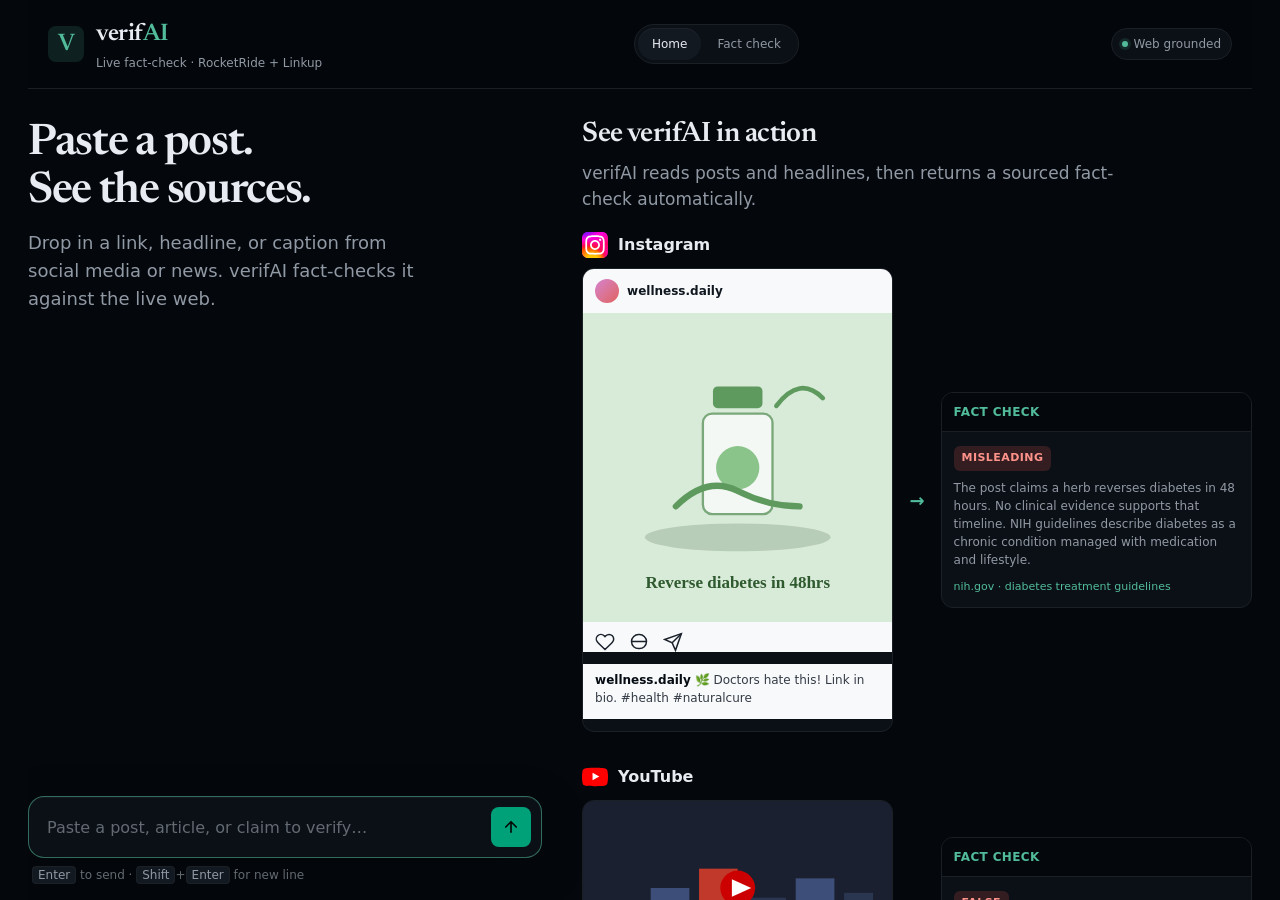
==== static/index.html @ abf475b1 "Build verifAI frontend with fact-check results and polished desktop layouts. Ship the homepage, chec" ====
<!doctype html>
<html lang="en">
<head>
<meta charset="UTF-8" />
<meta name="viewport" content="width=device-width, initial-scale=1" />
<title>verifAI — Live Fact Check</title>
<link rel="preconnect" href="https://fonts.googleapis.com" />
<link rel="preconnect" href="https://fonts.gstatic.com" crossorigin />
<link href="https://fonts.googleapis.com/css2?family=Newsreader:ital,opsz,wght@0,6..72,500;0,6..72,600;1,6..72,500&display=swap" rel="stylesheet" />
<link rel="stylesheet" href="css/shared.css" />
<style>
  :root {
    color-scheme: dark;
    --font-display: "Newsreader", Georgia, "Times New Roman", serif;
    --font-ui: system-ui, -apple-system, "Segoe UI", sans-serif;
    --text-caption: 12px;
    --text-body: 16px;
    --text-title: 24px;
    --text-display: 40px;
    --bg: oklch(0.13 0.014 255);
    --surface: oklch(0.17 0.016 255);
    --surface-raised: oklch(0.21 0.018 255);
    --border: oklch(0.28 0.018 255);
    --border-subtle: oklch(0.24 0.014 255);
    --ink: oklch(0.94 0.008 255);
    --ink-muted: oklch(0.68 0.018 255);
    --ink-faint: oklch(0.52 0.016 255);
    --accent: oklch(0.72 0.11 170);
    --accent-strong: oklch(0.62 0.14 170);
    --accent-dim: oklch(0.72 0.11 170 / 0.14);
    --radius-sm: 8px;
    --radius-md: 12px;
    --radius-lg: 16px;
    --shadow: 0 1px 0 oklch(1 0 0 / 0.04) inset, 0 12px 40px oklch(0 0 0 / 0.35);
    --z-composer: 10;
    --ease-out: cubic-bezier(0.22, 1, 0.36, 1);
    --ease-out-quint: cubic-bezier(0.22, 1, 0.36, 1);
    --transition: 180ms var(--ease-out);
    --reveal-duration: 650ms;
    --layout-max: 1280px;
    --layout-sidebar: 380px;
    --layout-gutter-wide: 40px;
  }

  *, *::before, *::after { box-sizing: border-box; }
  html, body { height: 100%; margin: 0; }

  body {
    font-family: var(--font-ui);
    font-size: var(--text-body);
    line-height: 1.5;
    background: var(--bg);
    color: var(--ink);
    -webkit-font-smoothing: antialiased;
    overflow: hidden;
  }

  .app {
    display: grid;
    grid-template-rows: auto 1fr;
    height: 100dvh;
    width: 100%;
    max-width: var(--layout-max, 1280px);
    margin: 0 auto;
  }

  .main {
    overflow-y: auto;
    overflow-x: hidden;
    scroll-behavior: smooth;
    min-height: 0;
  }

  .chat-pane {
    padding: 4px 20px 0;
    display: flex;
    flex-direction: column;
  }

  .messages {
    display: flex;
    flex-direction: column;
    gap: 16px;
    padding-bottom: 4px;
  }

  .header {
    position: sticky;
    top: 0;
    z-index: 5;
    display: flex;
    align-items: center;
    justify-content: space-between;
    gap: 16px;
    padding: 16px 20px;
    background: oklch(0.13 0.014 255 / 0.85);
    backdrop-filter: blur(12px);
    border-bottom: 1px solid var(--border-subtle);
  }

  .brand { display: flex; align-items: center; gap: 12px; min-width: 0; text-decoration: none; color: inherit; }

  .brand-mark {
    flex-shrink: 0;
    width: 36px;
    height: 36px;
    display: grid;
    place-items: center;
    border-radius: var(--radius-sm);
    background: var(--accent-dim);
    color: var(--accent);
    font-family: var(--font-display);
    font-size: var(--text-title);
    font-weight: 600;
    letter-spacing: -0.03em;
  }

  .brand-text h1 {
    margin: 0;
    font-family: var(--font-display);
    font-size: var(--text-title);
    font-weight: 600;
    letter-spacing: -0.02em;
    text-wrap: balance;
  }

  .brand-text h1 .brand-ai {
    color: var(--accent);
    font-weight: 600;
  }

  .brand-text p {
    margin: 2px 0 0;
    font-size: var(--text-caption);
    color: var(--ink-muted);
    white-space: nowrap;
    overflow: hidden;
    text-overflow: ellipsis;
  }

  .status {
    display: flex;
    align-items: center;
    gap: 6px;
    padding: 6px 10px;
    border-radius: 999px;
    background: var(--surface);
    border: 1px solid var(--border-subtle);
    font-size: var(--text-caption);
    font-weight: 500;
    color: var(--ink-muted);
    white-space: nowrap;
  }

  .status-dot {
    width: 6px;
    height: 6px;
    border-radius: 50%;
    background: var(--accent);
    box-shadow: 0 0 0 3px var(--accent-dim);
    animation: pulse 2.4s var(--ease-out) infinite;
  }

  @keyframes pulse {
    0%, 100% { opacity: 1; }
    50% { opacity: 0.45; }
  }

  @media (prefers-reduced-motion: reduce) {
    .status-dot, .turn, .empty { animation: none !important; }
  }

  .empty {
    display: flex;
    flex-direction: column;
    justify-content: flex-start;
    padding: 12px 0 16px;
    animation: fade-in 400ms var(--ease-out);
  }

  @keyframes fade-in {
    from { opacity: 0; transform: translateY(6px); }
    to { opacity: 1; transform: translateY(0); }
  }

  .empty-title {
    margin: 0 0 8px;
    font-family: var(--font-display);
    font-size: clamp(28px, 6vw, var(--text-display));
    font-weight: 600;
    letter-spacing: -0.03em;
    line-height: 1.1;
    text-wrap: balance;
  }

  .empty-desc {
    margin: 0;
    max-width: 42ch;
    font-size: var(--text-body);
    color: var(--ink-muted);
    text-wrap: pretty;
  }

  .scroll-cue {
    display: inline-flex;
    align-items: center;
    gap: 6px;
    margin-top: 14px;
    padding: 0;
    border: none;
    background: none;
    font: inherit;
    font-size: var(--text-caption);
    font-weight: 500;
    color: var(--ink-faint);
    cursor: pointer;
    transition: color var(--transition);
  }

  .scroll-cue:hover { color: var(--accent); }
  .scroll-cue:focus-visible { outline: 2px solid var(--accent); outline-offset: 3px; border-radius: 4px; }

  .scroll-cue svg {
    width: 14px;
    height: 14px;
    animation: cue-bob 2s var(--ease-out) infinite;
  }

  @keyframes cue-bob {
    0%, 100% { transform: translateY(0); }
    50% { transform: translateY(3px); }
  }

  @media (prefers-reduced-motion: reduce) {
    .scroll-cue svg { animation: none; }
  }

  .turn {
    display: flex;
    flex-direction: column;
    gap: 10px;
    animation: msg-enter 280ms var(--ease-out);
  }

  @keyframes msg-enter {
    from { opacity: 0; transform: translateY(8px); }
    to { opacity: 1; transform: translateY(0); }
  }

  .query {
    align-self: flex-end;
    max-width: min(88%, 520px);
    padding: 12px 16px;
    border-radius: var(--radius-md) var(--radius-md) 4px var(--radius-md);
    background: var(--surface-raised);
    border: 1px solid var(--border);
    font-size: var(--text-body);
    line-height: 1.45;
    white-space: pre-wrap;
    word-break: break-word;
  }

  .answer-card {
    align-self: stretch;
    padding: 18px;
    border-radius: var(--radius-lg);
    background: var(--surface);
    border: 1px solid var(--border-subtle);
    box-shadow: var(--shadow);
  }

  .answer-label {
    display: flex;
    align-items: center;
    gap: 8px;
    margin-bottom: 12px;
    font-size: var(--text-caption);
    font-weight: 600;
    letter-spacing: 0.04em;
    text-transform: uppercase;
    color: var(--accent);
  }

  .answer-label svg { width: 14px; height: 14px; flex-shrink: 0; }

  .answer-body {
    font-size: var(--text-body);
    line-height: 1.55;
    white-space: pre-wrap;
    word-break: break-word;
    max-width: 65ch;
  }

  .sources {
    margin-top: 18px;
    padding-top: 16px;
    border-top: 1px solid var(--border-subtle);
  }

  .sources-heading {
    margin: 0 0 10px;
    font-size: var(--text-caption);
    font-weight: 600;
    letter-spacing: 0.03em;
    text-transform: uppercase;
    color: var(--ink-faint);
  }

  .source-list { display: flex; flex-direction: column; gap: 6px; list-style: none; margin: 0; padding: 0; }

  .source-link {
    display: flex;
    align-items: center;
    gap: 10px;
    padding: 10px 12px;
    border-radius: var(--radius-sm);
    background: var(--bg);
    border: 1px solid var(--border-subtle);
    color: var(--ink);
    text-decoration: none;
    font-size: var(--text-caption);
    transition: border-color var(--transition), background var(--transition);
    min-width: 0;
  }

  .source-link:hover { border-color: var(--accent-strong); background: var(--accent-dim); }
  .source-link:focus-visible { outline: 2px solid var(--accent); outline-offset: 2px; }

  .source-icon {
    flex-shrink: 0;
    width: 28px;
    height: 28px;
    display: grid;
    place-items: center;
    border-radius: 6px;
    background: var(--surface-raised);
    color: var(--accent);
    font-size: var(--text-caption);
    font-weight: 600;
  }

  .source-text { min-width: 0; overflow: hidden; text-overflow: ellipsis; white-space: nowrap; }
  .source-host { display: block; font-size: var(--text-caption); color: var(--ink-faint); margin-top: 2px; }

  .skeleton {
    align-self: stretch;
    padding: 18px;
    border-radius: var(--radius-lg);
    background: var(--surface);
    border: 1px solid var(--border-subtle);
  }

  .skeleton-line {
    height: 12px;
    border-radius: 4px;
    background: linear-gradient(90deg, var(--surface-raised) 0%, oklch(0.26 0.018 255) 50%, var(--surface-raised) 100%);
    background-size: 200% 100%;
    animation: shimmer 1.2s linear infinite;
  }

  .skeleton-line + .skeleton-line { margin-top: 10px; }
  .skeleton-line:nth-child(1) { width: 92%; }
  .skeleton-line:nth-child(2) { width: 78%; }
  .skeleton-line:nth-child(3) { width: 54%; }

  @keyframes shimmer {
    0% { background-position: 200% 0; }
    100% { background-position: -200% 0; }
  }

  @media (prefers-reduced-motion: reduce) {
    .skeleton-line { animation: none; background: var(--surface-raised); }
  }

  .error-card {
    padding: 16px 18px;
    border-radius: var(--radius-md);
    background: oklch(0.65 0.18 25 / 0.1);
    border: 1px solid oklch(0.65 0.18 25 / 0.25);
    font-size: var(--text-body);
  }

  .error-card strong {
    display: block;
    margin-bottom: 6px;
    color: oklch(0.78 0.14 25);
    font-weight: 600;
    font-size: var(--text-title);
  }

  .composer-wrap {
    position: sticky;
    bottom: 0;
    z-index: var(--z-composer);
    margin-top: auto;
    padding: 12px 20px 20px;
    background: linear-gradient(to top, var(--bg) 70%, transparent);
  }

  .composer {
    display: flex;
    align-items: flex-end;
    gap: 8px;
    padding: 10px 10px 10px 18px;
    border-radius: var(--radius-lg);
    background: var(--surface);
    border: 1px solid var(--border);
    box-shadow: var(--shadow);
    transition: border-color var(--transition);
  }

  .composer:focus-within { border-color: oklch(0.72 0.11 170 / 0.55); }

  .composer-input {
    flex: 1;
    min-width: 0;
    padding: 8px 0;
    border: none;
    background: transparent;
    color: var(--ink);
    font: inherit;
    font-size: var(--text-body);
    resize: none;
    max-height: 120px;
    line-height: 1.45;
  }

  .composer-input::placeholder { color: var(--ink-faint); }
  .composer-input:focus { outline: none; }

  .send-btn {
    flex-shrink: 0;
    display: grid;
    place-items: center;
    width: 40px;
    height: 40px;
    padding: 0;
    border: none;
    border-radius: var(--radius-sm);
    background: var(--accent-strong);
    color: oklch(0.12 0.02 170);
    cursor: pointer;
    transition: opacity var(--transition), transform var(--transition);
  }

  .send-btn:hover:not(:disabled) { opacity: 0.92; }
  .send-btn:active:not(:disabled) { transform: scale(0.96); }
  .send-btn:disabled { opacity: 0.35; cursor: default; }
  .send-btn:focus-visible { outline: 2px solid var(--accent); outline-offset: 2px; }
  .send-btn svg { width: 18px; height: 18px; }

  .composer-hint {
    margin: 8px 4px 0;
    font-size: var(--text-caption);
    color: var(--ink-faint);
    text-align: center;
  }

  .composer-hint kbd {
    font: inherit;
    padding: 1px 5px;
    border-radius: 4px;
    background: var(--surface-raised);
    border: 1px solid var(--border-subtle);
    color: var(--ink-muted);
  }

  .showcase {
    padding: 20px 20px 28px;
    border-top: 1px solid var(--border-subtle);
    background: linear-gradient(to bottom, transparent, oklch(0.15 0.014 255 / 0.5));
  }

  .showcase-intro {
    margin-bottom: 20px;
  }

  .showcase-title {
    margin: 0 0 6px;
    font-family: var(--font-display);
    font-size: var(--text-title);
    font-weight: 600;
    letter-spacing: -0.02em;
    text-wrap: balance;
  }

  .showcase-lead {
    margin: 0;
    max-width: 48ch;
    font-size: var(--text-body);
    color: var(--ink-muted);
    text-wrap: pretty;
  }

  .demo-list {
    display: flex;
    flex-direction: column;
    gap: 24px;
    list-style: none;
    margin: 0;
    padding: 0;
  }

  .demo-item {
    display: flex;
    flex-direction: column;
    gap: 10px;
  }

  .demo-platform {
    display: flex;
    align-items: center;
    gap: 10px;
    margin: 0;
    font-size: var(--text-body);
    font-weight: 600;
    color: var(--ink);
  }

  .platform-logo {
    width: 26px;
    height: 26px;
    flex-shrink: 0;
  }

  .platform-logo svg,
  .platform-logo img {
    width: 100%;
    height: 100%;
    display: block;
    object-fit: contain;
  }

  .platform-logo-fox {
    width: 54px;
    height: 24px;
  }

  .demo-flow {
    display: grid;
    grid-template-columns: 1fr auto 1fr;
    gap: 10px;
    align-items: center;
  }

  .demo-arrow {
    display: grid;
    place-items: center;
    color: var(--accent);
    font-size: 18px;
    font-weight: 600;
    align-self: center;
  }

  .mock-post,
  .mock-result {
    border-radius: var(--radius-md);
    overflow: hidden;
    border: 1px solid var(--border-subtle);
    background: var(--surface);
  }

  .mock-post-head {
    display: flex;
    align-items: center;
    gap: 8px;
    padding: 10px 12px;
    background: oklch(0.98 0.004 255);
    color: oklch(0.2 0.02 255);
    font-size: 12px;
    font-weight: 600;
  }

  .mock-avatar {
    width: 24px;
    height: 24px;
    border-radius: 50%;
    background: linear-gradient(135deg, oklch(0.72 0.14 330), oklch(0.65 0.16 25));
    flex-shrink: 0;
  }

  .mock-avatar.yt { background: linear-gradient(135deg, oklch(0.55 0.22 25), oklch(0.45 0.18 25)); }
  .mock-avatar.news { background: linear-gradient(135deg, oklch(0.42 0.16 25), oklch(0.32 0.12 25)); }

  .mock-post-media {
    aspect-ratio: 1 / 1;
    position: relative;
    overflow: hidden;
    background: oklch(0.92 0.03 145);
  }

  .mock-post-media.ig svg {
    width: 100%;
    height: 100%;
    display: block;
  }

  .mock-post-media.yt {
    aspect-ratio: 16 / 9;
    background: oklch(0.16 0.02 255);
    position: relative;
  }

  .mock-post-media.yt svg {
    width: 100%;
    height: 100%;
    display: block;
  }

  .mock-yt-duration {
    position: absolute;
    right: 8px;
    bottom: 8px;
    padding: 2px 6px;
    border-radius: 4px;
    background: oklch(0 0 0 / 0.82);
    color: oklch(0.98 0 0);
    font-size: 11px;
    font-weight: 600;
    font-family: var(--font-ui);
  }

  .mock-post-media.news {
    aspect-ratio: 16 / 9;
    background: oklch(0.18 0.04 25);
    display: flex;
    flex-direction: column;
    justify-content: flex-end;
    padding: 16px;
    position: relative;
  }

  .mock-news-tag {
    position: absolute;
    top: 12px;
    left: 12px;
    padding: 4px 8px;
    background: oklch(0.55 0.22 25);
    color: white;
    font-size: 10px;
    font-weight: 800;
    letter-spacing: 0.06em;
    font-family: var(--font-ui);
  }

  .mock-news-headline {
    margin: 0;
    font-family: var(--font-display);
    font-size: 18px;
    font-weight: 600;
    line-height: 1.2;
    color: oklch(0.98 0.01 255);
    text-wrap: balance;
  }

  .mock-post-foot.yt {
    padding: 10px 12px 12px;
    background: oklch(0.98 0.004 255);
    color: oklch(0.2 0.02 255);
  }

  .mock-yt-title {
    margin: 0;
    font-size: 13px;
    font-weight: 600;
    line-height: 1.35;
    color: oklch(0.15 0.02 255);
  }

  .mock-yt-meta {
    margin: 4px 0 0;
    font-size: 11px;
    color: oklch(0.45 0.02 255);
  }

  .mock-ig-actions {
    display: flex;
    gap: 14px;
    padding: 10px 12px 0;
    background: oklch(0.98 0.004 255);
    color: oklch(0.25 0.02 255);
  }

  .mock-ig-actions svg {
    width: 20px;
    height: 20px;
  }

  .mock-post-caption {
    padding: 8px 12px 12px;
    background: oklch(0.98 0.004 255);
    color: oklch(0.35 0.02 255);
    font-size: 12px;
    line-height: 1.45;
  }

  .mock-post-caption strong {
    color: oklch(0.15 0.02 255);
    font-weight: 600;
  }

  .mock-result-label {
    padding: 10px 12px;
    border-bottom: 1px solid var(--border-subtle);
    font-size: var(--text-caption);
    font-weight: 600;
    letter-spacing: 0.03em;
    text-transform: uppercase;
    color: var(--accent);
    background: var(--bg);
  }

  .mock-result-body {
    padding: 12px;
  }

  .verdict {
    display: inline-block;
    margin-bottom: 8px;
    padding: 4px 8px;
    border-radius: 6px;
    font-size: 11px;
    font-weight: 700;
    letter-spacing: 0.04em;
    text-transform: uppercase;
  }

  .verdict.false { background: oklch(0.65 0.18 25 / 0.18); color: oklch(0.78 0.14 25); }
  .verdict.mixed { background: oklch(0.75 0.14 85 / 0.18); color: oklch(0.82 0.12 85); }
  .verdict.true { background: var(--accent-dim); color: var(--accent); }

  .mock-result-text {
    margin: 0 0 10px;
    font-size: var(--text-caption);
    color: var(--ink-muted);
    line-height: 1.5;
  }

  .mock-source {
    display: block;
    font-size: 11px;
    color: var(--accent);
    text-decoration: none;
  }

  .mock-source:hover { text-decoration: underline; }

  @media (max-width: 640px) {
    .demo-flow {
      grid-template-columns: 1fr;
      gap: 8px;
    }
    .demo-arrow {
      padding: 0;
      transform: rotate(90deg);
    }
  }

  .visually-hidden {
    position: absolute;
    width: 1px;
    height: 1px;
    padding: 0;
    margin: -1px;
    overflow: hidden;
    clip: rect(0, 0, 0, 0);
    white-space: nowrap;
    border: 0;
  }

  @media (max-width: 480px) {
    .header, .composer-wrap { padding-left: 16px; padding-right: 16px; }
    .chat-pane, .showcase { padding-left: 16px; padding-right: 16px; }
    .status span:last-child { display: none; }
    .empty-title { font-size: 32px; }
    .brand-text h1 { font-size: 20px; }
  }

  @media (min-width: 1024px) {
    .main {
      display: grid;
      grid-template-columns: minmax(320px, 42%) 1fr;
      align-items: start;
      gap: 0 40px;
    }

    .chat-pane {
      grid-column: 1;
      grid-row: 1;
      position: sticky;
      top: 0;
      align-self: start;
      display: flex;
      flex-direction: column;
      justify-content: center;
      min-height: calc(100dvh - 73px);
      padding: 32px 0;
      background: var(--bg);
    }

    .messages {
      flex: 0;
      display: flex;
      flex-direction: column;
      justify-content: center;
    }

    .empty {
      padding: 0;
    }

    .empty-title {
      font-size: clamp(36px, 3.4vw, 48px);
      max-width: 11ch;
      margin-bottom: 12px;
    }

    .empty-desc {
      max-width: 34ch;
      font-size: 18px;
      line-height: 1.55;
    }

    .scroll-cue {
      display: none;
    }

    .composer-wrap {
      position: static;
      padding: 20px 0 0;
      background: none;
    }

    .composer-hint {
      text-align: left;
    }

    .showcase {
      grid-column: 2;
      grid-row: 1;
      padding: 24px 0 48px;
      border-top: none;
      background: none;
    }

    .showcase-title {
      font-size: 28px;
    }

    .showcase-lead {
      max-width: 52ch;
      font-size: 17px;
    }

    .demo-list {
      gap: 32px;
    }

    .demo-flow {
      gap: 16px;
    }
  }
</style>
</head>
<body>
  <div class="app">
    <header class="header">
      <a class="brand" href="./">
        <div class="brand-mark" aria-hidden="true">V</div>
        <div class="brand-text">
          <h1>verif<span class="brand-ai">AI</span></h1>
          <p>Live fact-check · RocketRide + Linkup</p>
        </div>
      </a>
      <nav class="page-nav" aria-label="Pages">
        <a href="./" aria-current="page">Home</a>
        <a href="check/?demo=1">Fact check</a>
      </nav>
      <div class="status" role="status">
        <span class="status-dot" aria-hidden="true"></span>
        <span>Web grounded</span>
      </div>
    </header>

    <main class="main" id="main-scroll" data-scroll-root>
      <div class="chat-pane">
        <div class="messages" id="messages" aria-live="polite" aria-relevant="additions">
          <div class="empty" id="empty">
            <h2 class="empty-title">Paste a post. See the sources.</h2>
            <p class="empty-desc">Drop in a link, headline, or caption from social media or news. verifAI fact-checks it against the live web.</p>
            <button type="button" class="scroll-cue" id="scroll-cue">
              See examples
              <svg viewBox="0 0 24 24" fill="none" stroke="currentColor" stroke-width="2" aria-hidden="true"><path d="M12 5v14M5 12l7 7 7-7"/></svg>
            </button>
          </div>
        </div>

        <div class="composer-wrap">
          <form class="composer" id="chat-form">
            <label for="input" class="visually-hidden">Paste a post or claim to fact-check</label>
            <textarea id="input" class="composer-input" rows="1" placeholder="Paste a post, article, or claim to verify…" autocomplete="off" autofocus></textarea>
            <button type="submit" class="send-btn" id="send" aria-label="Send">
              <svg viewBox="0 0 24 24" fill="none" stroke="currentColor" stroke-width="2.2" stroke-linecap="round" stroke-linejoin="round" aria-hidden="true">
                <path d="M12 19V5M5 12l7-7 7 7"/>
              </svg>
            </button>
          </form>
          <p class="composer-hint"><kbd>Enter</kbd> to send · <kbd>Shift</kbd>+<kbd>Enter</kbd> for new line</p>
        </div>
      </div>

      <section class="showcase" id="showcase" aria-labelledby="showcase-title">
        <div class="showcase-intro scroll-reveal">
          <h2 class="showcase-title" id="showcase-title">See verifAI in action</h2>
          <p class="showcase-lead">verifAI reads posts and headlines, then returns a sourced fact-check automatically.</p>
        </div>

        <ol class="demo-list">
          <li class="demo-item scroll-reveal" style="--reveal-delay: 0ms">
            <h3 class="demo-platform">
              <span class="platform-logo" aria-hidden="true">
                <img src="instagram-logo-2022.svg" alt="" width="26" height="26" decoding="async" />
              </span>
              Instagram
            </h3>
            <div class="demo-flow">
              <article class="mock-post" aria-label="Example Instagram post">
                <div class="mock-post-head">
                  <span class="mock-avatar" aria-hidden="true"></span>
                  wellness.daily
                </div>
                <div class="mock-post-media ig" aria-hidden="true">
                  <svg viewBox="0 0 400 400" xmlns="http://www.w3.org/2000/svg" role="img" aria-label="Post image of herbal supplement">
                    <rect width="400" height="400" fill="#d8ead8"/>
                    <ellipse cx="200" cy="290" rx="120" ry="18" fill="#b8cdb8"/>
                    <rect x="155" y="130" width="90" height="130" rx="12" fill="#f4f8f4" stroke="#7aa87a" stroke-width="3"/>
                    <rect x="168" y="95" width="64" height="28" rx="6" fill="#5e9a5e"/>
                    <circle cx="200" cy="200" r="28" fill="#8bc48b"/>
                    <path d="M120 250 Q160 210 200 230 T280 250" fill="none" stroke="#5e9a5e" stroke-width="8" stroke-linecap="round"/>
                    <path d="M250 120 Q280 80 310 110" fill="none" stroke="#5e9a5e" stroke-width="6" stroke-linecap="round"/>
                    <text x="200" y="355" text-anchor="middle" font-family="Georgia, serif" font-size="22" font-weight="600" fill="#2f5a2f">Reverse diabetes in 48hrs</text>
                  </svg>
                </div>
                <div class="mock-ig-actions" aria-hidden="true">
                  <svg viewBox="0 0 24 24" fill="none" stroke="currentColor" stroke-width="1.8"><path d="M20.8 4.6a5.5 5.5 0 00-7.8 0L12 5.6l-1-1a5.5 5.5 0 00-7.8 7.8l1 1L12 21l7.8-7.6 1-1a5.5 5.5 0 000-7.8z"/></svg>
                  <svg viewBox="0 0 24 24" fill="none" stroke="currentColor" stroke-width="1.8"><path d="M21 11.5a8.4 8.4 0 01-9 8.4 8.4 8.4 0 01-9-8.4 8.4 8.4 0 019-8.4 8.4 8.4 0 019 8.4z"/><path d="M3 11.5h18"/></svg>
                  <svg viewBox="0 0 24 24" fill="none" stroke="currentColor" stroke-width="1.8"><path d="M22 2L11 13"/><path d="M22 2l-7 20-4-9-9-4 20-7z"/></svg>
                </div>
                <p class="mock-post-caption"><strong>wellness.daily</strong> 🌿 Doctors hate this! Link in bio. #health #naturalcure</p>
              </article>
              <div class="demo-arrow" aria-hidden="true">→</div>
              <article class="mock-result" aria-label="verifAI fact check">
                <div class="mock-result-label">Fact check</div>
                <div class="mock-result-body">
                  <span class="verdict false">Misleading</span>
                  <p class="mock-result-text">The post claims a herb reverses diabetes in 48 hours. No clinical evidence supports that timeline. NIH guidelines describe diabetes as a chronic condition managed with medication and lifestyle.</p>
                  <a class="mock-source" href="#">nih.gov · diabetes treatment guidelines</a>
                </div>
              </article>
            </div>
          </li>

          <li class="demo-item scroll-reveal" style="--reveal-delay: 60ms">
            <h3 class="demo-platform">
              <span class="platform-logo" aria-hidden="true">
                <svg viewBox="0 0 24 24" xmlns="http://www.w3.org/2000/svg">
                  <path fill="#FF0000" d="M23.5 6.2a3 3 0 0 0-2.1-2.1C19.5 3.5 12 3.5 12 3.5s-7.5 0-9.4.6A3 3 0 0 0 .5 6.2 31.4 31.4 0 0 0 0 12a31.4 31.4 0 0 0 .5 5.8 3 3 0 0 0 2.1 2.1c1.9.6 9.4.6 9.4.6s7.5 0 9.4-.6a3 3 0 0 0 2.1-2.1A31.4 31.4 0 0 0 24 12a31.4 31.4 0 0 0-.5-5.8z"/>
                  <path fill="#fff" d="M9.75 15.02l6.19-3.52-6.19-3.52v7.04z"/>
                </svg>
              </span>
              YouTube
            </h3>
            <div class="demo-flow">
              <article class="mock-post" aria-label="Example YouTube video">
                <div class="mock-post-media yt" aria-hidden="true">
                  <svg viewBox="0 0 640 360" xmlns="http://www.w3.org/2000/svg" role="img" aria-label="Video thumbnail">
                    <rect width="640" height="360" fill="#1a2030"/>
                    <rect x="40" y="220" width="80" height="100" fill="#2a3550"/>
                    <rect x="140" y="180" width="80" height="140" fill="#3d4f78"/>
                    <rect x="240" y="140" width="80" height="180" fill="#c0392b"/>
                    <rect x="340" y="200" width="80" height="120" fill="#2a3550"/>
                    <rect x="440" y="160" width="80" height="160" fill="#3d4f78"/>
                    <rect x="540" y="190" width="60" height="130" fill="#2a3550"/>
                    <line x1="40" y1="320" x2="600" y2="320" stroke="#8899bb" stroke-width="2"/>
                    <circle cx="320" cy="180" r="36" fill="#cc0000"/>
                    <path d="M308 162 L348 180 L308 198 Z" fill="white"/>
                  </svg>
                  <span class="mock-yt-duration">12:04</span>
                </div>
                <div class="mock-post-foot yt">
                  <p class="mock-yt-title">BREAKING: Fed cuts rates to zero tomorrow. What this means for your 401(k)</p>
                  <p class="mock-yt-meta">MarketWatch Daily · 842K views · 2 hours ago</p>
                </div>
              </article>
              <div class="demo-arrow" aria-hidden="true">→</div>
              <article class="mock-result" aria-label="verifAI fact check">
                <div class="mock-result-label">Fact check</div>
                <div class="mock-result-body">
                  <span class="verdict false">False</span>
                  <p class="mock-result-text">The video title claims the Fed cut rates to zero tomorrow. Federal Reserve releases show no such decision. The headline exaggerates current policy for clickbait.</p>
                  <a class="mock-source" href="#">federalreserve.gov · latest FOMC statement</a>
                </div>
              </article>
            </div>
          </li>

          <li class="demo-item scroll-reveal" style="--reveal-delay: 120ms">
            <h3 class="demo-platform">
              <span class="platform-logo platform-logo-fox" aria-hidden="true">
                <svg viewBox="0 0 58 26" xmlns="http://www.w3.org/2000/svg">
                  <rect width="58" height="26" rx="3" fill="#003366"/>
                  <text x="7" y="17" font-family="Georgia, 'Times New Roman', serif" font-size="14" font-weight="700" fill="#FFFFFF">FOX</text>
                  <text x="34" y="17" font-family="Arial, Helvetica, sans-serif" font-size="9" font-weight="700" letter-spacing="0.6" fill="#C20017">NEWS</text>
                  <rect x="0" y="23" width="58" height="3" fill="#C20017"/>
                </svg>
              </span>
              Fox News
            </h3>
            <div class="demo-flow">
              <article class="mock-post" aria-label="Example news headline">
                <div class="mock-post-media news">
                  <span class="mock-news-tag">BREAKING</span>
                  <h4 class="mock-news-headline">City passes total ban on gas cars starting next month</h4>
                </div>
              </article>
              <div class="demo-arrow" aria-hidden="true">→</div>
              <article class="mock-result" aria-label="verifAI fact check">
                <div class="mock-result-label">Fact check</div>
                <div class="mock-result-body">
                  <span class="verdict mixed">Partially true</span>
                  <p class="mock-result-text">The headline implies an immediate total ban. A city council proposal targets new sales after 2030. The article omits the timeline and scope of the policy.</p>
                  <a class="mock-source" href="#">reuters.com · city council vote coverage</a>
                </div>
              </article>
            </div>
          </li>
        </ol>
      </section>
    </main>
  </div>

  <script src="js/reveal.js"></script>
  <script>
    const messagesEl = document.getElementById('messages');
    const mainScroll = document.getElementById('main-scroll');
    const emptyEl = document.getElementById('empty');
    const form = document.getElementById('chat-form');
    const input = document.getElementById('input');
    const sendBtn = document.getElementById('send');
    const STORAGE_KEY = 'verifai-check-input';
    const reducedMotion = window.matchMedia('(prefers-reduced-motion: reduce)').matches;

    document.getElementById('scroll-cue')?.addEventListener('click', () => {
      const showcase = document.getElementById('showcase');
      if (!showcase || !mainScroll) return;
      mainScroll.scrollTo({
        top: Math.max(0, showcase.offsetTop - 12),
        behavior: reducedMotion ? 'auto' : 'smooth',
      });
    });

    function autoResize() {
      input.style.height = 'auto';
      input.style.height = Math.min(input.scrollHeight, 120) + 'px';
    }

    input.addEventListener('input', autoResize);
    input.addEventListener('keydown', (e) => {
      if (e.key === 'Enter' && !e.shiftKey) { e.preventDefault(); form.requestSubmit(); }
    });

    form.addEventListener('submit', (e) => {
      e.preventDefault();
      const message = input.value.trim();
      if (!message) return;
      sessionStorage.setItem(STORAGE_KEY, message);
      window.location.href = 'check/';
    });
  </script>
</body>
</html>
---- static/css/shared.css ----
:root {
  color-scheme: dark;
  --font-display: "Newsreader", Georgia, "Times New Roman", serif;
  --font-ui: system-ui, -apple-system, "Segoe UI", sans-serif;
  --text-caption: 12px;
  --text-body: 16px;
  --text-title: 24px;
  --text-display: 40px;
  --bg: oklch(0.13 0.014 255);
  --surface: oklch(0.17 0.016 255);
  --surface-raised: oklch(0.21 0.018 255);
  --border: oklch(0.28 0.018 255);
  --border-subtle: oklch(0.24 0.014 255);
  --ink: oklch(0.94 0.008 255);
  --ink-muted: oklch(0.68 0.018 255);
  --ink-faint: oklch(0.52 0.016 255);
  --accent: oklch(0.72 0.11 170);
  --accent-strong: oklch(0.62 0.14 170);
  --accent-dim: oklch(0.72 0.11 170 / 0.14);
  --radius-sm: 8px;
  --radius-md: 12px;
  --radius-lg: 16px;
  --shadow: 0 1px 0 oklch(1 0 0 / 0.04) inset, 0 12px 40px oklch(0 0 0 / 0.35);
  --z-composer: 10;
  --ease-out: cubic-bezier(0.22, 1, 0.36, 1);
  --ease-out-quint: cubic-bezier(0.22, 1, 0.36, 1);
  --transition: 180ms var(--ease-out);
  --reveal-duration: 720ms;
  --layout-max: 1280px;
  --layout-sidebar: 380px;
  --layout-gutter: 24px;
  --layout-gutter-wide: 40px;
}

*, *::before, *::after { box-sizing: border-box; }
html, body { height: 100%; margin: 0; }

body {
  font-family: var(--font-ui);
  font-size: var(--text-body);
  line-height: 1.5;
  background: var(--bg);
  color: var(--ink);
  -webkit-font-smoothing: antialiased;
  overflow: hidden;
}

.app {
  display: grid;
  grid-template-rows: auto 1fr;
  height: 100dvh;
  width: 100%;
  max-width: var(--layout-max);
  margin: 0 auto;
}

@media (min-width: 1024px) {
  body {
    background: oklch(0.10 0.012 255);
    padding: 0 28px;
  }

  .app {
    max-width: 100%;
    width: 100%;
    box-shadow: none;
  }

  .header {
    padding: 18px 8px;
  }
}

.main {
  overflow-y: auto;
  overflow-x: hidden;
  scroll-behavior: smooth;
  min-height: 0;
  overscroll-behavior: contain;
}

.header {
  position: sticky;
  top: 0;
  z-index: 5;
  display: flex;
  align-items: center;
  justify-content: space-between;
  gap: 16px;
  padding: 16px 20px;
  background: oklch(0.13 0.014 255 / 0.85);
  backdrop-filter: blur(12px);
  border-bottom: 1px solid var(--border-subtle);
}

.brand {
  display: flex;
  align-items: center;
  gap: 12px;
  min-width: 0;
  text-decoration: none;
  color: inherit;
}

.brand-mark {
  flex-shrink: 0;
  width: 36px;
  height: 36px;
  display: grid;
  place-items: center;
  border-radius: var(--radius-sm);
  background: var(--accent-dim);
  color: var(--accent);
  font-family: var(--font-display);
  font-size: var(--text-title);
  font-weight: 600;
  letter-spacing: -0.03em;
}

.brand-text h1 {
  margin: 0;
  font-family: var(--font-display);
  font-size: var(--text-title);
  font-weight: 600;
  letter-spacing: -0.02em;
  text-wrap: balance;
}

.brand-text h1 .brand-ai { color: var(--accent); font-weight: 600; }

.brand-text p {
  margin: 2px 0 0;
  font-size: var(--text-caption);
  color: var(--ink-muted);
  white-space: nowrap;
  overflow: hidden;
  text-overflow: ellipsis;
}

.status {
  display: flex;
  align-items: center;
  gap: 6px;
  padding: 6px 10px;
  border-radius: 999px;
  background: var(--surface);
  border: 1px solid var(--border-subtle);
  font-size: var(--text-caption);
  font-weight: 500;
  color: var(--ink-muted);
  white-space: nowrap;
}

.page-nav {
  display: flex;
  align-items: center;
  gap: 2px;
  padding: 3px;
  border-radius: 999px;
  background: var(--surface);
  border: 1px solid var(--border-subtle);
  flex-shrink: 0;
}

.page-nav a {
  padding: 6px 12px;
  border-radius: 999px;
  font-size: var(--text-caption);
  font-weight: 500;
  color: var(--ink-muted);
  text-decoration: none;
  transition: color var(--transition), background var(--transition);
}

.page-nav a:hover { color: var(--ink); }

.page-nav a:focus-visible {
  outline: 2px solid var(--accent);
  outline-offset: 2px;
}

.page-nav a[aria-current="page"] {
  color: var(--ink);
  background: var(--surface-raised);
  box-shadow: 0 1px 0 oklch(1 0 0 / 0.04) inset;
}

@media (max-width: 480px) {
  .page-nav a { padding: 6px 10px; }
}

.status-dot {
  width: 6px;
  height: 6px;
  border-radius: 50%;
  background: var(--accent);
  box-shadow: 0 0 0 3px var(--accent-dim);
  animation: pulse 2.4s var(--ease-out) infinite;
}

@keyframes pulse {
  0%, 100% { opacity: 1; }
  50% { opacity: 0.45; }
}

/* Scroll reveal */
.scroll-reveal {
  opacity: 1;
  transform: none;
}

html.motion-on .scroll-reveal:not(.is-inview) {
  opacity: 0;
  transform: translateY(36px);
}

html.motion-on .scroll-reveal.is-inview {
  opacity: 1;
  transform: translateY(0);
}

html.motion-on .scroll-reveal {
  transition:
    opacity var(--reveal-duration) var(--ease-out-quint),
    transform var(--reveal-duration) var(--ease-out-quint);
  transition-delay: var(--reveal-delay, 0ms);
  will-change: opacity, transform;
}

html.motion-on .scroll-reveal.is-inview {
  will-change: auto;
}

@media (prefers-reduced-motion: reduce) {
  .status-dot { animation: none !important; }
  .scroll-reveal, html.motion-on .scroll-reveal {
    opacity: 1 !important;
    transform: none !important;
    transition: none !important;
    will-change: auto !important;
  }
}

.verdict {
  display: inline-block;
  margin-bottom: 12px;
  padding: 5px 10px;
  border-radius: 6px;
  font-size: 11px;
  font-weight: 700;
  letter-spacing: 0.04em;
  text-transform: uppercase;
}

.verdict.false { background: oklch(0.65 0.18 25 / 0.18); color: oklch(0.78 0.14 25); }
.verdict.mixed { background: oklch(0.75 0.14 85 / 0.18); color: oklch(0.82 0.12 85); }
.verdict.true { background: var(--accent-dim); color: var(--accent); }

.sources-heading {
  margin: 0 0 10px;
  font-size: var(--text-caption);
  font-weight: 600;
  letter-spacing: 0.03em;
  text-transform: uppercase;
  color: var(--ink-faint);
}

.source-list {
  display: flex;
  flex-direction: column;
  gap: 6px;
  list-style: none;
  margin: 0;
  padding: 0;
}

.source-link {
  display: flex;
  align-items: center;
  gap: 10px;
  padding: 10px 12px;
  border-radius: var(--radius-sm);
  background: var(--bg);
  border: 1px solid var(--border-subtle);
  color: var(--ink);
  text-decoration: none;
  font-size: var(--text-caption);
  transition: border-color var(--transition), background var(--transition);
  min-width: 0;
}

.source-link:hover { border-color: var(--accent-strong); background: var(--accent-dim); }
.source-link:focus-visible { outline: 2px solid var(--accent); outline-offset: 2px; }

.source-icon {
  flex-shrink: 0;
  width: 28px;
  height: 28px;
  display: grid;
  place-items: center;
  border-radius: 6px;
  background: var(--surface-raised);
  color: var(--accent);
  font-size: var(--text-caption);
  font-weight: 600;
}

.source-text {
  min-width: 0;
  overflow: hidden;
  text-overflow: ellipsis;
  white-space: nowrap;
}

.source-host {
  display: block;
  font-size: var(--text-caption);
  color: var(--ink-faint);
  margin-top: 2px;
}

.visually-hidden {
  position: absolute;
  width: 1px;
  height: 1px;
  padding: 0;
  margin: -1px;
  overflow: hidden;
  clip: rect(0, 0, 0, 0);
  white-space: nowrap;
  border: 0;
}

@media (max-width: 480px) {
  .header { padding-left: 16px; padding-right: 16px; }
  .brand-text h1 { font-size: 20px; }
}

@media (min-width: 1024px) {
  .page-nav a { padding: 7px 14px; }

  /* Split layout: examples are visible beside the hero on load */
  html.motion-on .showcase .scroll-reveal,
  html.motion-on .showcase .scroll-reveal:not(.is-inview) {
    opacity: 1;
    transform: none;
    transition: none;
    will-change: auto;
  }
}
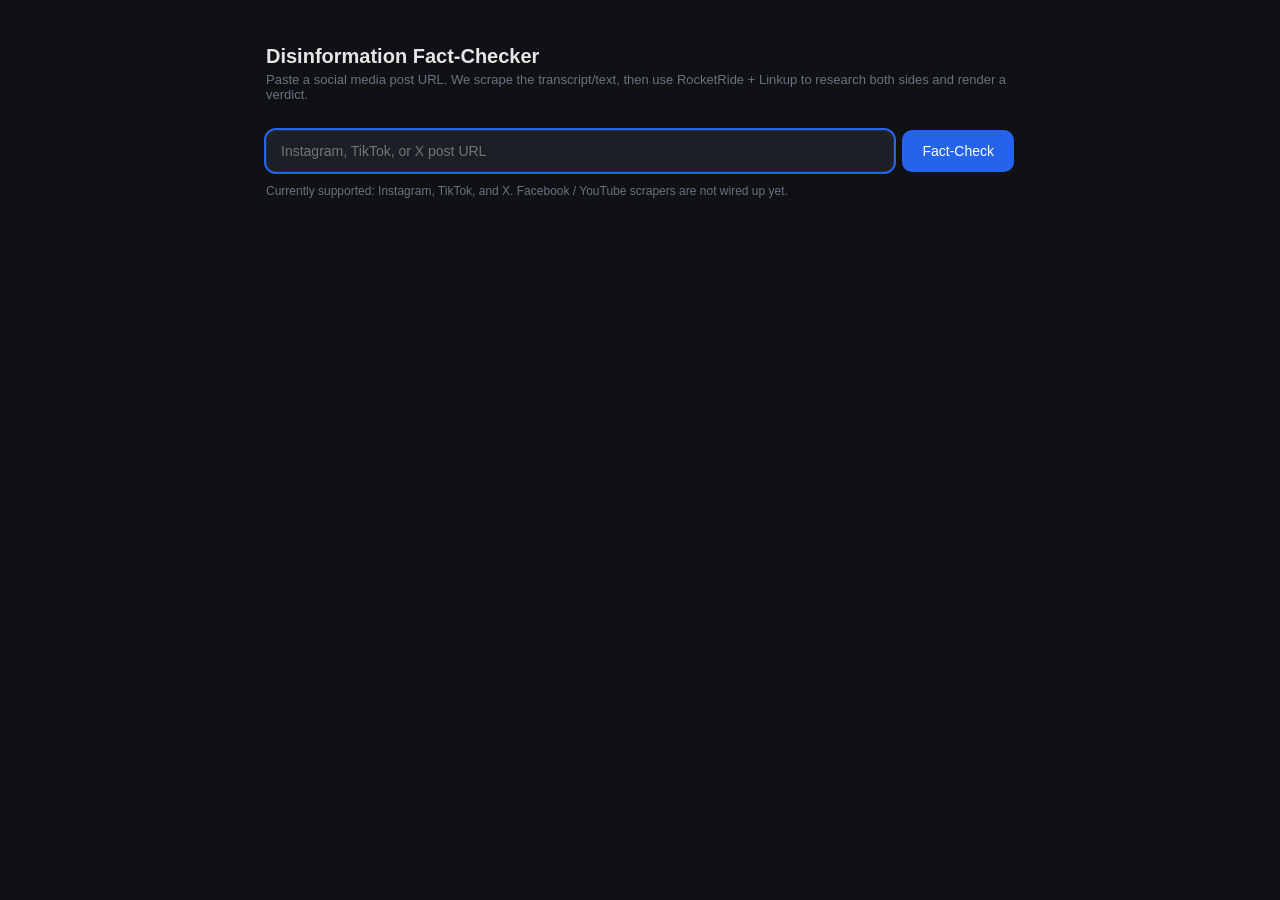
==== commit 1d7329eb: "Add X post analysis" ====
--- a/static/index.html
+++ b/static/index.html
@@ -2,1079 +2,251 @@
 <html lang="en">
 <head>
 <meta charset="UTF-8" />
-<meta name="viewport" content="width=device-width, initial-scale=1" />
-<title>verifAI — Live Fact Check</title>
-<link rel="preconnect" href="https://fonts.googleapis.com" />
-<link rel="preconnect" href="https://fonts.gstatic.com" crossorigin />
-<link href="https://fonts.googleapis.com/css2?family=Newsreader:ital,opsz,wght@0,6..72,500;0,6..72,600;1,6..72,500&display=swap" rel="stylesheet" />
-<link rel="stylesheet" href="css/shared.css" />
+<title>Disinformation Fact-Checker</title>
 <style>
-  :root {
-    color-scheme: dark;
-    --font-display: "Newsreader", Georgia, "Times New Roman", serif;
-    --font-ui: system-ui, -apple-system, "Segoe UI", sans-serif;
-    --text-caption: 12px;
-    --text-body: 16px;
-    --text-title: 24px;
-    --text-display: 40px;
-    --bg: oklch(0.13 0.014 255);
-    --surface: oklch(0.17 0.016 255);
-    --surface-raised: oklch(0.21 0.018 255);
-    --border: oklch(0.28 0.018 255);
-    --border-subtle: oklch(0.24 0.014 255);
-    --ink: oklch(0.94 0.008 255);
-    --ink-muted: oklch(0.68 0.018 255);
-    --ink-faint: oklch(0.52 0.016 255);
-    --accent: oklch(0.72 0.11 170);
-    --accent-strong: oklch(0.62 0.14 170);
-    --accent-dim: oklch(0.72 0.11 170 / 0.14);
-    --radius-sm: 8px;
-    --radius-md: 12px;
-    --radius-lg: 16px;
-    --shadow: 0 1px 0 oklch(1 0 0 / 0.04) inset, 0 12px 40px oklch(0 0 0 / 0.35);
-    --z-composer: 10;
-    --ease-out: cubic-bezier(0.22, 1, 0.36, 1);
-    --ease-out-quint: cubic-bezier(0.22, 1, 0.36, 1);
-    --transition: 180ms var(--ease-out);
-    --reveal-duration: 650ms;
-    --layout-max: 1280px;
-    --layout-sidebar: 380px;
-    --layout-gutter-wide: 40px;
+  :root { color-scheme: light dark; }
+  * { box-sizing: border-box; }
+  body {
+    font-family: -apple-system, BlinkMacSystemFont, "Segoe UI", sans-serif;
+    max-width: 780px;
+    margin: 0 auto;
+    padding: 32px 16px 80px;
+    background: #0f1115;
+    color: #e6e6e6;
   }
-
-  *, *::before, *::after { box-sizing: border-box; }
-  html, body { height: 100%; margin: 0; }
-
-  body {
-    font-family: var(--font-ui);
-    font-size: var(--text-body);
-    line-height: 1.5;
-    background: var(--bg);
-    color: var(--ink);
-    -webkit-font-smoothing: antialiased;
-    overflow: hidden;
+  h1 { font-size: 20px; font-weight: 600; margin-bottom: 4px; }
+  p.sub { color: #6b7280; font-size: 13px; margin-top: 0; margin-bottom: 28px; }
+
+  form { display: flex; gap: 8px; margin-bottom: 8px; }
+  input[type="text"] {
+    flex: 1; padding: 12px 14px; border-radius: 10px; border: 1px solid #2a2e37;
+    background: #1c1f26; color: #e6e6e6; font-size: 14px;
   }
-
-  .app {
-    display: grid;
-    grid-template-rows: auto 1fr;
-    height: 100dvh;
-    width: 100%;
-    max-width: var(--layout-max, 1280px);
-    margin: 0 auto;
+  input[type="text"]:focus { outline: 2px solid #2563eb; }
+  button {
+    padding: 12px 20px; border-radius: 10px; border: none;
+    background: #2563eb; color: white; font-size: 14px; cursor: pointer; white-space: nowrap;
   }
-
-  .main {
-    overflow-y: auto;
-    overflow-x: hidden;
-    scroll-behavior: smooth;
-    min-height: 0;
-  }
-
-  .chat-pane {
-    padding: 4px 20px 0;
-    display: flex;
-    flex-direction: column;
-  }
-
-  .messages {
-    display: flex;
-    flex-direction: column;
-    gap: 16px;
-    padding-bottom: 4px;
-  }
-
-  .header {
-    position: sticky;
-    top: 0;
-    z-index: 5;
-    display: flex;
-    align-items: center;
-    justify-content: space-between;
-    gap: 16px;
-    padding: 16px 20px;
-    background: oklch(0.13 0.014 255 / 0.85);
-    backdrop-filter: blur(12px);
-    border-bottom: 1px solid var(--border-subtle);
-  }
-
-  .brand { display: flex; align-items: center; gap: 12px; min-width: 0; text-decoration: none; color: inherit; }
-
-  .brand-mark {
-    flex-shrink: 0;
-    width: 36px;
-    height: 36px;
-    display: grid;
-    place-items: center;
-    border-radius: var(--radius-sm);
-    background: var(--accent-dim);
-    color: var(--accent);
-    font-family: var(--font-display);
-    font-size: var(--text-title);
-    font-weight: 600;
-    letter-spacing: -0.03em;
-  }
-
-  .brand-text h1 {
-    margin: 0;
-    font-family: var(--font-display);
-    font-size: var(--text-title);
-    font-weight: 600;
-    letter-spacing: -0.02em;
-    text-wrap: balance;
-  }
-
-  .brand-text h1 .brand-ai {
-    color: var(--accent);
-    font-weight: 600;
-  }
-
-  .brand-text p {
-    margin: 2px 0 0;
-    font-size: var(--text-caption);
-    color: var(--ink-muted);
-    white-space: nowrap;
-    overflow: hidden;
-    text-overflow: ellipsis;
-  }
-
-  .status {
-    display: flex;
-    align-items: center;
-    gap: 6px;
-    padding: 6px 10px;
-    border-radius: 999px;
-    background: var(--surface);
-    border: 1px solid var(--border-subtle);
-    font-size: var(--text-caption);
-    font-weight: 500;
-    color: var(--ink-muted);
-    white-space: nowrap;
-  }
-
-  .status-dot {
-    width: 6px;
-    height: 6px;
-    border-radius: 50%;
-    background: var(--accent);
-    box-shadow: 0 0 0 3px var(--accent-dim);
-    animation: pulse 2.4s var(--ease-out) infinite;
-  }
-
-  @keyframes pulse {
-    0%, 100% { opacity: 1; }
-    50% { opacity: 0.45; }
-  }
-
-  @media (prefers-reduced-motion: reduce) {
-    .status-dot, .turn, .empty { animation: none !important; }
-  }
-
-  .empty {
-    display: flex;
-    flex-direction: column;
-    justify-content: flex-start;
-    padding: 12px 0 16px;
-    animation: fade-in 400ms var(--ease-out);
-  }
-
-  @keyframes fade-in {
-    from { opacity: 0; transform: translateY(6px); }
-    to { opacity: 1; transform: translateY(0); }
-  }
-
-  .empty-title {
-    margin: 0 0 8px;
-    font-family: var(--font-display);
-    font-size: clamp(28px, 6vw, var(--text-display));
-    font-weight: 600;
-    letter-spacing: -0.03em;
-    line-height: 1.1;
-    text-wrap: balance;
-  }
-
-  .empty-desc {
-    margin: 0;
-    max-width: 42ch;
-    font-size: var(--text-body);
-    color: var(--ink-muted);
-    text-wrap: pretty;
-  }
-
-  .scroll-cue {
-    display: inline-flex;
-    align-items: center;
-    gap: 6px;
-    margin-top: 14px;
-    padding: 0;
-    border: none;
-    background: none;
-    font: inherit;
-    font-size: var(--text-caption);
-    font-weight: 500;
-    color: var(--ink-faint);
-    cursor: pointer;
-    transition: color var(--transition);
-  }
-
-  .scroll-cue:hover { color: var(--accent); }
-  .scroll-cue:focus-visible { outline: 2px solid var(--accent); outline-offset: 3px; border-radius: 4px; }
-
-  .scroll-cue svg {
-    width: 14px;
-    height: 14px;
-    animation: cue-bob 2s var(--ease-out) infinite;
-  }
-
-  @keyframes cue-bob {
-    0%, 100% { transform: translateY(0); }
-    50% { transform: translateY(3px); }
-  }
-
-  @media (prefers-reduced-motion: reduce) {
-    .scroll-cue svg { animation: none; }
-  }
-
-  .turn {
-    display: flex;
-    flex-direction: column;
-    gap: 10px;
-    animation: msg-enter 280ms var(--ease-out);
-  }
-
-  @keyframes msg-enter {
-    from { opacity: 0; transform: translateY(8px); }
-    to { opacity: 1; transform: translateY(0); }
-  }
-
-  .query {
-    align-self: flex-end;
-    max-width: min(88%, 520px);
-    padding: 12px 16px;
-    border-radius: var(--radius-md) var(--radius-md) 4px var(--radius-md);
-    background: var(--surface-raised);
-    border: 1px solid var(--border);
-    font-size: var(--text-body);
-    line-height: 1.45;
-    white-space: pre-wrap;
-    word-break: break-word;
-  }
-
-  .answer-card {
-    align-self: stretch;
-    padding: 18px;
-    border-radius: var(--radius-lg);
-    background: var(--surface);
-    border: 1px solid var(--border-subtle);
-    box-shadow: var(--shadow);
-  }
-
-  .answer-label {
-    display: flex;
-    align-items: center;
-    gap: 8px;
-    margin-bottom: 12px;
-    font-size: var(--text-caption);
-    font-weight: 600;
-    letter-spacing: 0.04em;
-    text-transform: uppercase;
-    color: var(--accent);
-  }
-
-  .answer-label svg { width: 14px; height: 14px; flex-shrink: 0; }
-
-  .answer-body {
-    font-size: var(--text-body);
-    line-height: 1.55;
-    white-space: pre-wrap;
-    word-break: break-word;
-    max-width: 65ch;
-  }
-
-  .sources {
-    margin-top: 18px;
-    padding-top: 16px;
-    border-top: 1px solid var(--border-subtle);
-  }
-
-  .sources-heading {
-    margin: 0 0 10px;
-    font-size: var(--text-caption);
-    font-weight: 600;
-    letter-spacing: 0.03em;
-    text-transform: uppercase;
-    color: var(--ink-faint);
-  }
-
-  .source-list { display: flex; flex-direction: column; gap: 6px; list-style: none; margin: 0; padding: 0; }
-
-  .source-link {
-    display: flex;
-    align-items: center;
-    gap: 10px;
-    padding: 10px 12px;
-    border-radius: var(--radius-sm);
-    background: var(--bg);
-    border: 1px solid var(--border-subtle);
-    color: var(--ink);
-    text-decoration: none;
-    font-size: var(--text-caption);
-    transition: border-color var(--transition), background var(--transition);
-    min-width: 0;
-  }
-
-  .source-link:hover { border-color: var(--accent-strong); background: var(--accent-dim); }
-  .source-link:focus-visible { outline: 2px solid var(--accent); outline-offset: 2px; }
-
-  .source-icon {
-    flex-shrink: 0;
-    width: 28px;
-    height: 28px;
-    display: grid;
-    place-items: center;
-    border-radius: 6px;
-    background: var(--surface-raised);
-    color: var(--accent);
-    font-size: var(--text-caption);
-    font-weight: 600;
-  }
-
-  .source-text { min-width: 0; overflow: hidden; text-overflow: ellipsis; white-space: nowrap; }
-  .source-host { display: block; font-size: var(--text-caption); color: var(--ink-faint); margin-top: 2px; }
-
-  .skeleton {
-    align-self: stretch;
-    padding: 18px;
-    border-radius: var(--radius-lg);
-    background: var(--surface);
-    border: 1px solid var(--border-subtle);
-  }
-
-  .skeleton-line {
-    height: 12px;
-    border-radius: 4px;
-    background: linear-gradient(90deg, var(--surface-raised) 0%, oklch(0.26 0.018 255) 50%, var(--surface-raised) 100%);
-    background-size: 200% 100%;
-    animation: shimmer 1.2s linear infinite;
-  }
-
-  .skeleton-line + .skeleton-line { margin-top: 10px; }
-  .skeleton-line:nth-child(1) { width: 92%; }
-  .skeleton-line:nth-child(2) { width: 78%; }
-  .skeleton-line:nth-child(3) { width: 54%; }
-
-  @keyframes shimmer {
-    0% { background-position: 200% 0; }
-    100% { background-position: -200% 0; }
-  }
-
-  @media (prefers-reduced-motion: reduce) {
-    .skeleton-line { animation: none; background: var(--surface-raised); }
-  }
-
-  .error-card {
-    padding: 16px 18px;
-    border-radius: var(--radius-md);
-    background: oklch(0.65 0.18 25 / 0.1);
-    border: 1px solid oklch(0.65 0.18 25 / 0.25);
-    font-size: var(--text-body);
-  }
-
-  .error-card strong {
-    display: block;
-    margin-bottom: 6px;
-    color: oklch(0.78 0.14 25);
-    font-weight: 600;
-    font-size: var(--text-title);
-  }
-
-  .composer-wrap {
-    position: sticky;
-    bottom: 0;
-    z-index: var(--z-composer);
-    margin-top: auto;
-    padding: 12px 20px 20px;
-    background: linear-gradient(to top, var(--bg) 70%, transparent);
-  }
-
-  .composer {
-    display: flex;
-    align-items: flex-end;
-    gap: 8px;
-    padding: 10px 10px 10px 18px;
-    border-radius: var(--radius-lg);
-    background: var(--surface);
-    border: 1px solid var(--border);
-    box-shadow: var(--shadow);
-    transition: border-color var(--transition);
-  }
-
-  .composer:focus-within { border-color: oklch(0.72 0.11 170 / 0.55); }
-
-  .composer-input {
-    flex: 1;
-    min-width: 0;
-    padding: 8px 0;
-    border: none;
-    background: transparent;
-    color: var(--ink);
-    font: inherit;
-    font-size: var(--text-body);
-    resize: none;
-    max-height: 120px;
-    line-height: 1.45;
-  }
-
-  .composer-input::placeholder { color: var(--ink-faint); }
-  .composer-input:focus { outline: none; }
-
-  .send-btn {
-    flex-shrink: 0;
-    display: grid;
-    place-items: center;
-    width: 40px;
-    height: 40px;
-    padding: 0;
-    border: none;
-    border-radius: var(--radius-sm);
-    background: var(--accent-strong);
-    color: oklch(0.12 0.02 170);
-    cursor: pointer;
-    transition: opacity var(--transition), transform var(--transition);
-  }
-
-  .send-btn:hover:not(:disabled) { opacity: 0.92; }
-  .send-btn:active:not(:disabled) { transform: scale(0.96); }
-  .send-btn:disabled { opacity: 0.35; cursor: default; }
-  .send-btn:focus-visible { outline: 2px solid var(--accent); outline-offset: 2px; }
-  .send-btn svg { width: 18px; height: 18px; }
-
-  .composer-hint {
-    margin: 8px 4px 0;
-    font-size: var(--text-caption);
-    color: var(--ink-faint);
-    text-align: center;
-  }
-
-  .composer-hint kbd {
-    font: inherit;
-    padding: 1px 5px;
-    border-radius: 4px;
-    background: var(--surface-raised);
-    border: 1px solid var(--border-subtle);
-    color: var(--ink-muted);
-  }
-
-  .showcase {
-    padding: 20px 20px 28px;
-    border-top: 1px solid var(--border-subtle);
-    background: linear-gradient(to bottom, transparent, oklch(0.15 0.014 255 / 0.5));
-  }
-
-  .showcase-intro {
-    margin-bottom: 20px;
-  }
-
-  .showcase-title {
-    margin: 0 0 6px;
-    font-family: var(--font-display);
-    font-size: var(--text-title);
-    font-weight: 600;
-    letter-spacing: -0.02em;
-    text-wrap: balance;
-  }
-
-  .showcase-lead {
-    margin: 0;
-    max-width: 48ch;
-    font-size: var(--text-body);
-    color: var(--ink-muted);
-    text-wrap: pretty;
-  }
-
-  .demo-list {
-    display: flex;
-    flex-direction: column;
-    gap: 24px;
-    list-style: none;
-    margin: 0;
-    padding: 0;
-  }
-
-  .demo-item {
-    display: flex;
-    flex-direction: column;
-    gap: 10px;
-  }
-
-  .demo-platform {
-    display: flex;
-    align-items: center;
-    gap: 10px;
-    margin: 0;
-    font-size: var(--text-body);
-    font-weight: 600;
-    color: var(--ink);
-  }
-
-  .platform-logo {
-    width: 26px;
-    height: 26px;
-    flex-shrink: 0;
-  }
-
-  .platform-logo svg,
-  .platform-logo img {
-    width: 100%;
-    height: 100%;
-    display: block;
-    object-fit: contain;
-  }
-
-  .platform-logo-fox {
-    width: 54px;
-    height: 24px;
-  }
-
-  .demo-flow {
-    display: grid;
-    grid-template-columns: 1fr auto 1fr;
-    gap: 10px;
-    align-items: center;
-  }
-
-  .demo-arrow {
-    display: grid;
-    place-items: center;
-    color: var(--accent);
-    font-size: 18px;
-    font-weight: 600;
-    align-self: center;
-  }
-
-  .mock-post,
-  .mock-result {
-    border-radius: var(--radius-md);
-    overflow: hidden;
-    border: 1px solid var(--border-subtle);
-    background: var(--surface);
-  }
-
-  .mock-post-head {
-    display: flex;
-    align-items: center;
-    gap: 8px;
-    padding: 10px 12px;
-    background: oklch(0.98 0.004 255);
-    color: oklch(0.2 0.02 255);
-    font-size: 12px;
-    font-weight: 600;
-  }
-
-  .mock-avatar {
-    width: 24px;
-    height: 24px;
-    border-radius: 50%;
-    background: linear-gradient(135deg, oklch(0.72 0.14 330), oklch(0.65 0.16 25));
-    flex-shrink: 0;
-  }
-
-  .mock-avatar.yt { background: linear-gradient(135deg, oklch(0.55 0.22 25), oklch(0.45 0.18 25)); }
-  .mock-avatar.news { background: linear-gradient(135deg, oklch(0.42 0.16 25), oklch(0.32 0.12 25)); }
-
-  .mock-post-media {
-    aspect-ratio: 1 / 1;
-    position: relative;
-    overflow: hidden;
-    background: oklch(0.92 0.03 145);
-  }
-
-  .mock-post-media.ig svg {
-    width: 100%;
-    height: 100%;
-    display: block;
-  }
-
-  .mock-post-media.yt {
-    aspect-ratio: 16 / 9;
-    background: oklch(0.16 0.02 255);
-    position: relative;
-  }
-
-  .mock-post-media.yt svg {
-    width: 100%;
-    height: 100%;
-    display: block;
-  }
-
-  .mock-yt-duration {
-    position: absolute;
-    right: 8px;
-    bottom: 8px;
-    padding: 2px 6px;
-    border-radius: 4px;
-    background: oklch(0 0 0 / 0.82);
-    color: oklch(0.98 0 0);
-    font-size: 11px;
-    font-weight: 600;
-    font-family: var(--font-ui);
-  }
-
-  .mock-post-media.news {
-    aspect-ratio: 16 / 9;
-    background: oklch(0.18 0.04 25);
-    display: flex;
-    flex-direction: column;
-    justify-content: flex-end;
-    padding: 16px;
-    position: relative;
-  }
-
-  .mock-news-tag {
-    position: absolute;
-    top: 12px;
-    left: 12px;
-    padding: 4px 8px;
-    background: oklch(0.55 0.22 25);
-    color: white;
-    font-size: 10px;
-    font-weight: 800;
-    letter-spacing: 0.06em;
-    font-family: var(--font-ui);
-  }
-
-  .mock-news-headline {
-    margin: 0;
-    font-family: var(--font-display);
-    font-size: 18px;
-    font-weight: 600;
-    line-height: 1.2;
-    color: oklch(0.98 0.01 255);
-    text-wrap: balance;
-  }
-
-  .mock-post-foot.yt {
-    padding: 10px 12px 12px;
-    background: oklch(0.98 0.004 255);
-    color: oklch(0.2 0.02 255);
-  }
-
-  .mock-yt-title {
-    margin: 0;
-    font-size: 13px;
-    font-weight: 600;
-    line-height: 1.35;
-    color: oklch(0.15 0.02 255);
-  }
-
-  .mock-yt-meta {
-    margin: 4px 0 0;
-    font-size: 11px;
-    color: oklch(0.45 0.02 255);
-  }
-
-  .mock-ig-actions {
-    display: flex;
-    gap: 14px;
-    padding: 10px 12px 0;
-    background: oklch(0.98 0.004 255);
-    color: oklch(0.25 0.02 255);
-  }
-
-  .mock-ig-actions svg {
-    width: 20px;
-    height: 20px;
-  }
-
-  .mock-post-caption {
-    padding: 8px 12px 12px;
-    background: oklch(0.98 0.004 255);
-    color: oklch(0.35 0.02 255);
-    font-size: 12px;
-    line-height: 1.45;
-  }
-
-  .mock-post-caption strong {
-    color: oklch(0.15 0.02 255);
-    font-weight: 600;
-  }
-
-  .mock-result-label {
-    padding: 10px 12px;
-    border-bottom: 1px solid var(--border-subtle);
-    font-size: var(--text-caption);
-    font-weight: 600;
-    letter-spacing: 0.03em;
-    text-transform: uppercase;
-    color: var(--accent);
-    background: var(--bg);
-  }
-
-  .mock-result-body {
-    padding: 12px;
-  }
-
-  .verdict {
-    display: inline-block;
-    margin-bottom: 8px;
-    padding: 4px 8px;
-    border-radius: 6px;
-    font-size: 11px;
-    font-weight: 700;
-    letter-spacing: 0.04em;
-    text-transform: uppercase;
-  }
-
-  .verdict.false { background: oklch(0.65 0.18 25 / 0.18); color: oklch(0.78 0.14 25); }
-  .verdict.mixed { background: oklch(0.75 0.14 85 / 0.18); color: oklch(0.82 0.12 85); }
-  .verdict.true { background: var(--accent-dim); color: var(--accent); }
-
-  .mock-result-text {
-    margin: 0 0 10px;
-    font-size: var(--text-caption);
-    color: var(--ink-muted);
-    line-height: 1.5;
-  }
-
-  .mock-source {
-    display: block;
-    font-size: 11px;
-    color: var(--accent);
-    text-decoration: none;
-  }
-
-  .mock-source:hover { text-decoration: underline; }
-
-  @media (max-width: 640px) {
-    .demo-flow {
-      grid-template-columns: 1fr;
-      gap: 8px;
-    }
-    .demo-arrow {
-      padding: 0;
-      transform: rotate(90deg);
-    }
-  }
-
-  .visually-hidden {
-    position: absolute;
-    width: 1px;
-    height: 1px;
-    padding: 0;
-    margin: -1px;
-    overflow: hidden;
-    clip: rect(0, 0, 0, 0);
-    white-space: nowrap;
-    border: 0;
-  }
-
-  @media (max-width: 480px) {
-    .header, .composer-wrap { padding-left: 16px; padding-right: 16px; }
-    .chat-pane, .showcase { padding-left: 16px; padding-right: 16px; }
-    .status span:last-child { display: none; }
-    .empty-title { font-size: 32px; }
-    .brand-text h1 { font-size: 20px; }
-  }
-
-  @media (min-width: 1024px) {
-    .main {
-      display: grid;
-      grid-template-columns: minmax(320px, 42%) 1fr;
-      align-items: start;
-      gap: 0 40px;
-    }
-
-    .chat-pane {
-      grid-column: 1;
-      grid-row: 1;
-      position: sticky;
-      top: 0;
-      align-self: start;
-      display: flex;
-      flex-direction: column;
-      justify-content: center;
-      min-height: calc(100dvh - 73px);
-      padding: 32px 0;
-      background: var(--bg);
-    }
-
-    .messages {
-      flex: 0;
-      display: flex;
-      flex-direction: column;
-      justify-content: center;
-    }
-
-    .empty {
-      padding: 0;
-    }
-
-    .empty-title {
-      font-size: clamp(36px, 3.4vw, 48px);
-      max-width: 11ch;
-      margin-bottom: 12px;
-    }
-
-    .empty-desc {
-      max-width: 34ch;
-      font-size: 18px;
-      line-height: 1.55;
-    }
-
-    .scroll-cue {
-      display: none;
-    }
-
-    .composer-wrap {
-      position: static;
-      padding: 20px 0 0;
-      background: none;
-    }
-
-    .composer-hint {
-      text-align: left;
-    }
-
-    .showcase {
-      grid-column: 2;
-      grid-row: 1;
-      padding: 24px 0 48px;
-      border-top: none;
-      background: none;
-    }
-
-    .showcase-title {
-      font-size: 28px;
-    }
-
-    .showcase-lead {
-      max-width: 52ch;
-      font-size: 17px;
-    }
-
-    .demo-list {
-      gap: 32px;
-    }
-
-    .demo-flow {
-      gap: 16px;
-    }
-  }
+  button:disabled { opacity: 0.5; cursor: default; }
+  .hint { color: #6b7280; font-size: 12px; margin-bottom: 24px; }
+
+  #status { display: none; align-items: center; gap: 10px; padding: 14px 16px; border-radius: 10px; background: #1c1f26; border: 1px solid #2a2e37; font-size: 13px; color: #9aa4b2; margin-bottom: 20px; }
+  #status.visible { display: block; }
+  #status.visible::before { content: ''; display: inline-block; width: 13px; height: 13px; margin-right: 10px; vertical-align: -2px; border: 2px solid #374151; border-top-color: #6b93e0; border-radius: 50%; animation: spin 0.8s linear infinite; }
+  @keyframes spin { to { transform: rotate(360deg); } }
+  #error { display: none; padding: 14px 16px; border-radius: 10px; background: #2a1414; border: 1px solid #5c2323; color: #f3a3a3; font-size: 13px; margin-bottom: 20px; }
+  #error.visible { display: block; }
+
+  #result { display: none; }
+  #result.visible { display: block; }
+
+  .card { background: #1c1f26; border: 1px solid #2a2e37; border-radius: 12px; padding: 18px 20px; margin-bottom: 16px; }
+  .meta-row { display: flex; align-items: center; gap: 10px; flex-wrap: wrap; margin-bottom: 14px; }
+  .badge { display: inline-block; padding: 4px 10px; border-radius: 999px; font-size: 12px; font-weight: 600; }
+  .badge.platform { background: #26304a; color: #8fb2ff; text-transform: capitalize; }
+  .badge.cached { background: #2a2e37; color: #9aa4b2; }
+
+  .verdict { padding: 5px 12px; border-radius: 999px; font-size: 13px; font-weight: 700; text-transform: uppercase; letter-spacing: 0.03em; }
+  .verdict.well-supported { background: #16331f; color: #6fd88a; }
+  .verdict.true { background: #16331f; color: #6fd88a; }
+  .verdict.false { background: #3a1616; color: #f28b8b; }
+  .verdict.disputed, .verdict.mixed { background: #3a2f10; color: #f2c14b; }
+  .verdict.unverified, .verdict.no_claims { background: #2a2e37; color: #9aa4b2; }
+
+  .decision-summary { font-size: 14px; line-height: 1.55; color: #d7dae0; }
+
+  .content-box { font-size: 13px; line-height: 1.5; color: #9aa4b2; white-space: pre-wrap; max-height: 160px; overflow-y: auto; background: #14161b; border-radius: 8px; padding: 12px; }
+
+  .claims-list { margin: 0; padding-left: 18px; font-size: 14px; line-height: 1.6; }
+
+  .evidence-columns { display: grid; grid-template-columns: 1fr 1fr; gap: 16px; }
+  @media (max-width: 640px) { .evidence-columns { grid-template-columns: 1fr; } }
+  .evidence-col h3 { font-size: 13px; text-transform: uppercase; letter-spacing: 0.04em; margin: 0 0 10px; }
+  .evidence-col.for h3 { color: #6fd88a; }
+  .evidence-col.against h3 { color: #f28b8b; }
+  .evidence-item { margin-bottom: 14px; font-size: 13px; }
+  .evidence-item .claim { font-weight: 600; color: #d7dae0; margin-bottom: 4px; }
+  .evidence-item .summary { color: #9aa4b2; margin-bottom: 6px; line-height: 1.5; }
+  .evidence-item .sources a { display: block; color: #6b93e0; font-size: 12px; text-decoration: none; word-break: break-all; margin-bottom: 2px; }
+  .evidence-item .sources a:hover { text-decoration: underline; }
+  .empty-note { color: #6b7280; font-size: 13px; font-style: italic; }
+
+  h2.section-title { font-size: 14px; text-transform: uppercase; letter-spacing: 0.04em; color: #9aa4b2; margin: 0 0 12px; }
 </style>
 </head>
 <body>
-  <div class="app">
-    <header class="header">
-      <a class="brand" href="./">
-        <div class="brand-mark" aria-hidden="true">V</div>
-        <div class="brand-text">
-          <h1>verif<span class="brand-ai">AI</span></h1>
-          <p>Live fact-check · RocketRide + Linkup</p>
+  <h1>Disinformation Fact-Checker</h1>
+  <p class="sub">Paste a social media post URL. We scrape the transcript/text, then use RocketRide + Linkup to research both sides and render a verdict.</p>
+
+  <form id="factcheck-form">
+    <input id="url-input" type="text" placeholder="Instagram, TikTok, or X post URL" autocomplete="off" autofocus />
+    <button id="submit-btn" type="submit">Fact-Check</button>
+  </form>
+  <p class="hint">Currently supported: Instagram, TikTok, and X. Facebook / YouTube scrapers are not wired up yet.</p>
+
+  <div id="status" role="status" aria-live="polite"></div>
+  <div id="error"></div>
+
+  <div id="result">
+    <div class="card">
+      <div class="meta-row">
+        <span id="platform-badge" class="badge platform"></span>
+        <span id="cached-badge" class="badge cached" style="display:none">Previously analyzed</span>
+        <span id="verdict-badge" class="verdict"></span>
+      </div>
+      <div class="decision-summary" id="decision-summary"></div>
+    </div>
+
+    <div class="card" id="content-card">
+      <h2 class="section-title">Extracted content</h2>
+      <div class="content-box" id="content-box"></div>
+    </div>
+
+    <div class="card" id="claims-card">
+      <h2 class="section-title">Claims checked</h2>
+      <ul class="claims-list" id="claims-list"></ul>
+    </div>
+
+    <div class="card">
+      <div class="evidence-columns">
+        <div class="evidence-col for">
+          <h3>Supporting evidence</h3>
+          <div id="evidence-for"></div>
         </div>
-      </a>
-      <nav class="page-nav" aria-label="Pages">
-        <a href="./" aria-current="page">Home</a>
-        <a href="check/?demo=1">Fact check</a>
-      </nav>
-      <div class="status" role="status">
-        <span class="status-dot" aria-hidden="true"></span>
-        <span>Web grounded</span>
-      </div>
-    </header>
-
-    <main class="main" id="main-scroll" data-scroll-root>
-      <div class="chat-pane">
-        <div class="messages" id="messages" aria-live="polite" aria-relevant="additions">
-          <div class="empty" id="empty">
-            <h2 class="empty-title">Paste a post. See the sources.</h2>
-            <p class="empty-desc">Drop in a link, headline, or caption from social media or news. verifAI fact-checks it against the live web.</p>
-            <button type="button" class="scroll-cue" id="scroll-cue">
-              See examples
-              <svg viewBox="0 0 24 24" fill="none" stroke="currentColor" stroke-width="2" aria-hidden="true"><path d="M12 5v14M5 12l7 7 7-7"/></svg>
-            </button>
-          </div>
-        </div>
-
-        <div class="composer-wrap">
-          <form class="composer" id="chat-form">
-            <label for="input" class="visually-hidden">Paste a post or claim to fact-check</label>
-            <textarea id="input" class="composer-input" rows="1" placeholder="Paste a post, article, or claim to verify…" autocomplete="off" autofocus></textarea>
-            <button type="submit" class="send-btn" id="send" aria-label="Send">
-              <svg viewBox="0 0 24 24" fill="none" stroke="currentColor" stroke-width="2.2" stroke-linecap="round" stroke-linejoin="round" aria-hidden="true">
-                <path d="M12 19V5M5 12l7-7 7 7"/>
-              </svg>
-            </button>
-          </form>
-          <p class="composer-hint"><kbd>Enter</kbd> to send · <kbd>Shift</kbd>+<kbd>Enter</kbd> for new line</p>
+        <div class="evidence-col against">
+          <h3>Contradicting evidence</h3>
+          <div id="evidence-against"></div>
         </div>
       </div>
-
-      <section class="showcase" id="showcase" aria-labelledby="showcase-title">
-        <div class="showcase-intro scroll-reveal">
-          <h2 class="showcase-title" id="showcase-title">See verifAI in action</h2>
-          <p class="showcase-lead">verifAI reads posts and headlines, then returns a sourced fact-check automatically.</p>
+    </div>
+  </div>
+
+  <script>
+    const form = document.getElementById('factcheck-form');
+    const input = document.getElementById('url-input');
+    const submitBtn = document.getElementById('submit-btn');
+    const statusEl = document.getElementById('status');
+    const errorEl = document.getElementById('error');
+    const resultEl = document.getElementById('result');
+    const phaseLabels = {
+      checking_cache: 'Checking for a previous analysis...',
+      scraping: 'Scraping the post...',
+      extracting_claims: 'Extracting factual claims...',
+      researching_evidence: 'Researching supporting and contradicting evidence...',
+      synthesizing_verdict: 'Synthesizing the verdict...',
+      saving: 'Saving the analysis...',
+    };
+
+    function setStatus(text) {
+      statusEl.textContent = text;
+      statusEl.classList.toggle('visible', !!text);
+    }
+    function setError(text) {
+      errorEl.textContent = text;
+      errorEl.classList.toggle('visible', !!text);
+    }
+
+    const sleep = ms => new Promise(resolve => setTimeout(resolve, ms));
+
+    async function waitForResult(job) {
+      const jobId = job.job_id;
+      while (job.phase !== 'done') {
+        if (job.phase === 'error') {
+          throw new Error(job.error + (job.raw ? `\n\nRaw response: ${job.raw}` : ''));
+        }
+        setStatus(job.detail || phaseLabels[job.phase] || 'Processing...');
+        await sleep(1500);
+        const res = await fetch(`/api/factcheck/status/${jobId}`, { cache: 'no-store' });
+        job = await res.json();
+        if (!res.ok) throw new Error(job.error || 'Could not read fact-check status.');
+      }
+      return job.result;
+    }
+
+    function renderSources(sources) {
+      if (!sources || sources.length === 0) return '';
+      return `<div class="sources">${sources.map(s =>
+        `<a href="${s.url}" target="_blank" rel="noopener noreferrer">${s.name || s.url}</a>`
+      ).join('')}</div>`;
+    }
+
+    function renderEvidenceList(items) {
+      if (!items || items.length === 0) {
+        return '<p class="empty-note">No evidence found.</p>';
+      }
+      return items.map(item => `
+        <div class="evidence-item">
+          <div class="claim">${item.claim || ''}</div>
+          <div class="summary">${item.summary || ''}</div>
+          ${renderSources(item.sources)}
         </div>
-
-        <ol class="demo-list">
-          <li class="demo-item scroll-reveal" style="--reveal-delay: 0ms">
-            <h3 class="demo-platform">
-              <span class="platform-logo" aria-hidden="true">
-                <img src="instagram-logo-2022.svg" alt="" width="26" height="26" decoding="async" />
-              </span>
-              Instagram
-            </h3>
-            <div class="demo-flow">
-              <article class="mock-post" aria-label="Example Instagram post">
-                <div class="mock-post-head">
-                  <span class="mock-avatar" aria-hidden="true"></span>
-                  wellness.daily
-                </div>
-                <div class="mock-post-media ig" aria-hidden="true">
-                  <svg viewBox="0 0 400 400" xmlns="http://www.w3.org/2000/svg" role="img" aria-label="Post image of herbal supplement">
-                    <rect width="400" height="400" fill="#d8ead8"/>
-                    <ellipse cx="200" cy="290" rx="120" ry="18" fill="#b8cdb8"/>
-                    <rect x="155" y="130" width="90" height="130" rx="12" fill="#f4f8f4" stroke="#7aa87a" stroke-width="3"/>
-                    <rect x="168" y="95" width="64" height="28" rx="6" fill="#5e9a5e"/>
-                    <circle cx="200" cy="200" r="28" fill="#8bc48b"/>
-                    <path d="M120 250 Q160 210 200 230 T280 250" fill="none" stroke="#5e9a5e" stroke-width="8" stroke-linecap="round"/>
-                    <path d="M250 120 Q280 80 310 110" fill="none" stroke="#5e9a5e" stroke-width="6" stroke-linecap="round"/>
-                    <text x="200" y="355" text-anchor="middle" font-family="Georgia, serif" font-size="22" font-weight="600" fill="#2f5a2f">Reverse diabetes in 48hrs</text>
-                  </svg>
-                </div>
-                <div class="mock-ig-actions" aria-hidden="true">
-                  <svg viewBox="0 0 24 24" fill="none" stroke="currentColor" stroke-width="1.8"><path d="M20.8 4.6a5.5 5.5 0 00-7.8 0L12 5.6l-1-1a5.5 5.5 0 00-7.8 7.8l1 1L12 21l7.8-7.6 1-1a5.5 5.5 0 000-7.8z"/></svg>
-                  <svg viewBox="0 0 24 24" fill="none" stroke="currentColor" stroke-width="1.8"><path d="M21 11.5a8.4 8.4 0 01-9 8.4 8.4 8.4 0 01-9-8.4 8.4 8.4 0 019-8.4 8.4 8.4 0 019 8.4z"/><path d="M3 11.5h18"/></svg>
-                  <svg viewBox="0 0 24 24" fill="none" stroke="currentColor" stroke-width="1.8"><path d="M22 2L11 13"/><path d="M22 2l-7 20-4-9-9-4 20-7z"/></svg>
-                </div>
-                <p class="mock-post-caption"><strong>wellness.daily</strong> 🌿 Doctors hate this! Link in bio. #health #naturalcure</p>
-              </article>
-              <div class="demo-arrow" aria-hidden="true">→</div>
-              <article class="mock-result" aria-label="verifAI fact check">
-                <div class="mock-result-label">Fact check</div>
-                <div class="mock-result-body">
-                  <span class="verdict false">Misleading</span>
-                  <p class="mock-result-text">The post claims a herb reverses diabetes in 48 hours. No clinical evidence supports that timeline. NIH guidelines describe diabetes as a chronic condition managed with medication and lifestyle.</p>
-                  <a class="mock-source" href="#">nih.gov · diabetes treatment guidelines</a>
-                </div>
-              </article>
-            </div>
-          </li>
-
-          <li class="demo-item scroll-reveal" style="--reveal-delay: 60ms">
-            <h3 class="demo-platform">
-              <span class="platform-logo" aria-hidden="true">
-                <svg viewBox="0 0 24 24" xmlns="http://www.w3.org/2000/svg">
-                  <path fill="#FF0000" d="M23.5 6.2a3 3 0 0 0-2.1-2.1C19.5 3.5 12 3.5 12 3.5s-7.5 0-9.4.6A3 3 0 0 0 .5 6.2 31.4 31.4 0 0 0 0 12a31.4 31.4 0 0 0 .5 5.8 3 3 0 0 0 2.1 2.1c1.9.6 9.4.6 9.4.6s7.5 0 9.4-.6a3 3 0 0 0 2.1-2.1A31.4 31.4 0 0 0 24 12a31.4 31.4 0 0 0-.5-5.8z"/>
-                  <path fill="#fff" d="M9.75 15.02l6.19-3.52-6.19-3.52v7.04z"/>
-                </svg>
-              </span>
-              YouTube
-            </h3>
-            <div class="demo-flow">
-              <article class="mock-post" aria-label="Example YouTube video">
-                <div class="mock-post-media yt" aria-hidden="true">
-                  <svg viewBox="0 0 640 360" xmlns="http://www.w3.org/2000/svg" role="img" aria-label="Video thumbnail">
-                    <rect width="640" height="360" fill="#1a2030"/>
-                    <rect x="40" y="220" width="80" height="100" fill="#2a3550"/>
-                    <rect x="140" y="180" width="80" height="140" fill="#3d4f78"/>
-                    <rect x="240" y="140" width="80" height="180" fill="#c0392b"/>
-                    <rect x="340" y="200" width="80" height="120" fill="#2a3550"/>
-                    <rect x="440" y="160" width="80" height="160" fill="#3d4f78"/>
-                    <rect x="540" y="190" width="60" height="130" fill="#2a3550"/>
-                    <line x1="40" y1="320" x2="600" y2="320" stroke="#8899bb" stroke-width="2"/>
-                    <circle cx="320" cy="180" r="36" fill="#cc0000"/>
-                    <path d="M308 162 L348 180 L308 198 Z" fill="white"/>
-                  </svg>
-                  <span class="mock-yt-duration">12:04</span>
-                </div>
-                <div class="mock-post-foot yt">
-                  <p class="mock-yt-title">BREAKING: Fed cuts rates to zero tomorrow. What this means for your 401(k)</p>
-                  <p class="mock-yt-meta">MarketWatch Daily · 842K views · 2 hours ago</p>
-                </div>
-              </article>
-              <div class="demo-arrow" aria-hidden="true">→</div>
-              <article class="mock-result" aria-label="verifAI fact check">
-                <div class="mock-result-label">Fact check</div>
-                <div class="mock-result-body">
-                  <span class="verdict false">False</span>
-                  <p class="mock-result-text">The video title claims the Fed cut rates to zero tomorrow. Federal Reserve releases show no such decision. The headline exaggerates current policy for clickbait.</p>
-                  <a class="mock-source" href="#">federalreserve.gov · latest FOMC statement</a>
-                </div>
-              </article>
-            </div>
-          </li>
-
-          <li class="demo-item scroll-reveal" style="--reveal-delay: 120ms">
-            <h3 class="demo-platform">
-              <span class="platform-logo platform-logo-fox" aria-hidden="true">
-                <svg viewBox="0 0 58 26" xmlns="http://www.w3.org/2000/svg">
-                  <rect width="58" height="26" rx="3" fill="#003366"/>
-                  <text x="7" y="17" font-family="Georgia, 'Times New Roman', serif" font-size="14" font-weight="700" fill="#FFFFFF">FOX</text>
-                  <text x="34" y="17" font-family="Arial, Helvetica, sans-serif" font-size="9" font-weight="700" letter-spacing="0.6" fill="#C20017">NEWS</text>
-                  <rect x="0" y="23" width="58" height="3" fill="#C20017"/>
-                </svg>
-              </span>
-              Fox News
-            </h3>
-            <div class="demo-flow">
-              <article class="mock-post" aria-label="Example news headline">
-                <div class="mock-post-media news">
-                  <span class="mock-news-tag">BREAKING</span>
-                  <h4 class="mock-news-headline">City passes total ban on gas cars starting next month</h4>
-                </div>
-              </article>
-              <div class="demo-arrow" aria-hidden="true">→</div>
-              <article class="mock-result" aria-label="verifAI fact check">
-                <div class="mock-result-label">Fact check</div>
-                <div class="mock-result-body">
-                  <span class="verdict mixed">Partially true</span>
-                  <p class="mock-result-text">The headline implies an immediate total ban. A city council proposal targets new sales after 2030. The article omits the timeline and scope of the policy.</p>
-                  <a class="mock-source" href="#">reuters.com · city council vote coverage</a>
-                </div>
-              </article>
-            </div>
-          </li>
-        </ol>
-      </section>
-    </main>
-  </div>
-
-  <script src="js/reveal.js"></script>
-  <script>
-    const messagesEl = document.getElementById('messages');
-    const mainScroll = document.getElementById('main-scroll');
-    const emptyEl = document.getElementById('empty');
-    const form = document.getElementById('chat-form');
-    const input = document.getElementById('input');
-    const sendBtn = document.getElementById('send');
-    const STORAGE_KEY = 'verifai-check-input';
-    const reducedMotion = window.matchMedia('(prefers-reduced-motion: reduce)').matches;
-
-    document.getElementById('scroll-cue')?.addEventListener('click', () => {
-      const showcase = document.getElementById('showcase');
-      if (!showcase || !mainScroll) return;
-      mainScroll.scrollTo({
-        top: Math.max(0, showcase.offsetTop - 12),
-        behavior: reducedMotion ? 'auto' : 'smooth',
-      });
-    });
-
-    function autoResize() {
-      input.style.height = 'auto';
-      input.style.height = Math.min(input.scrollHeight, 120) + 'px';
-    }
-
-    input.addEventListener('input', autoResize);
-    input.addEventListener('keydown', (e) => {
-      if (e.key === 'Enter' && !e.shiftKey) { e.preventDefault(); form.requestSubmit(); }
-    });
-
-    form.addEventListener('submit', (e) => {
+      `).join('');
+    }
+
+    function renderResult(data) {
+      document.getElementById('platform-badge').textContent = data.platform;
+      document.getElementById('cached-badge').style.display = data.cached ? 'inline-block' : 'none';
+
+      const verdictEl = document.getElementById('verdict-badge');
+      verdictEl.textContent = (data.verdict || 'unverified').replace(/_/g, ' ').replace(/-/g, ' ');
+      verdictEl.className = 'verdict ' + (data.verdict || 'unverified');
+
+      document.getElementById('decision-summary').textContent = data.decisionSummary || '';
+
+      const contentCard = document.getElementById('content-card');
+      if (data.content) {
+        contentCard.style.display = 'block';
+        document.getElementById('content-box').textContent = data.content;
+      } else {
+        contentCard.style.display = 'none';
+      }
+
+      const claimsCard = document.getElementById('claims-card');
+      const claims = data.claims || [];
+      if (claims.length > 0) {
+        claimsCard.style.display = 'block';
+        document.getElementById('claims-list').innerHTML = claims.map(c => `<li>${c}</li>`).join('');
+      } else {
+        claimsCard.style.display = 'none';
+      }
+
+      document.getElementById('evidence-for').innerHTML = renderEvidenceList(data.evidenceFor);
+      document.getElementById('evidence-against').innerHTML = renderEvidenceList(data.evidenceAgainst);
+
+      resultEl.classList.add('visible');
+    }
+
+    form.addEventListener('submit', async (e) => {
       e.preventDefault();
-      const message = input.value.trim();
-      if (!message) return;
-      sessionStorage.setItem(STORAGE_KEY, message);
-      window.location.href = 'check/';
+      const url = input.value.trim();
+      if (!url) return;
+
+      submitBtn.disabled = true;
+      input.disabled = true;
+      setError('');
+      resultEl.classList.remove('visible');
+      setStatus(phaseLabels.checking_cache);
+
+      try {
+        const res = await fetch('/api/factcheck', {
+          method: 'POST',
+          headers: { 'Content-Type': 'application/json' },
+          body: JSON.stringify({ url }),
+        });
+        const job = await res.json();
+
+        if (!res.ok) {
+          setError(job.error || 'Something went wrong.');
+        } else {
+          renderResult(await waitForResult(job));
+        }
+      } catch (err) {
+        setError('Request failed: ' + err.message);
+      } finally {
+        setStatus('');
+        submitBtn.disabled = false;
+        input.disabled = false;
+      }
     });
   </script>
 </body>
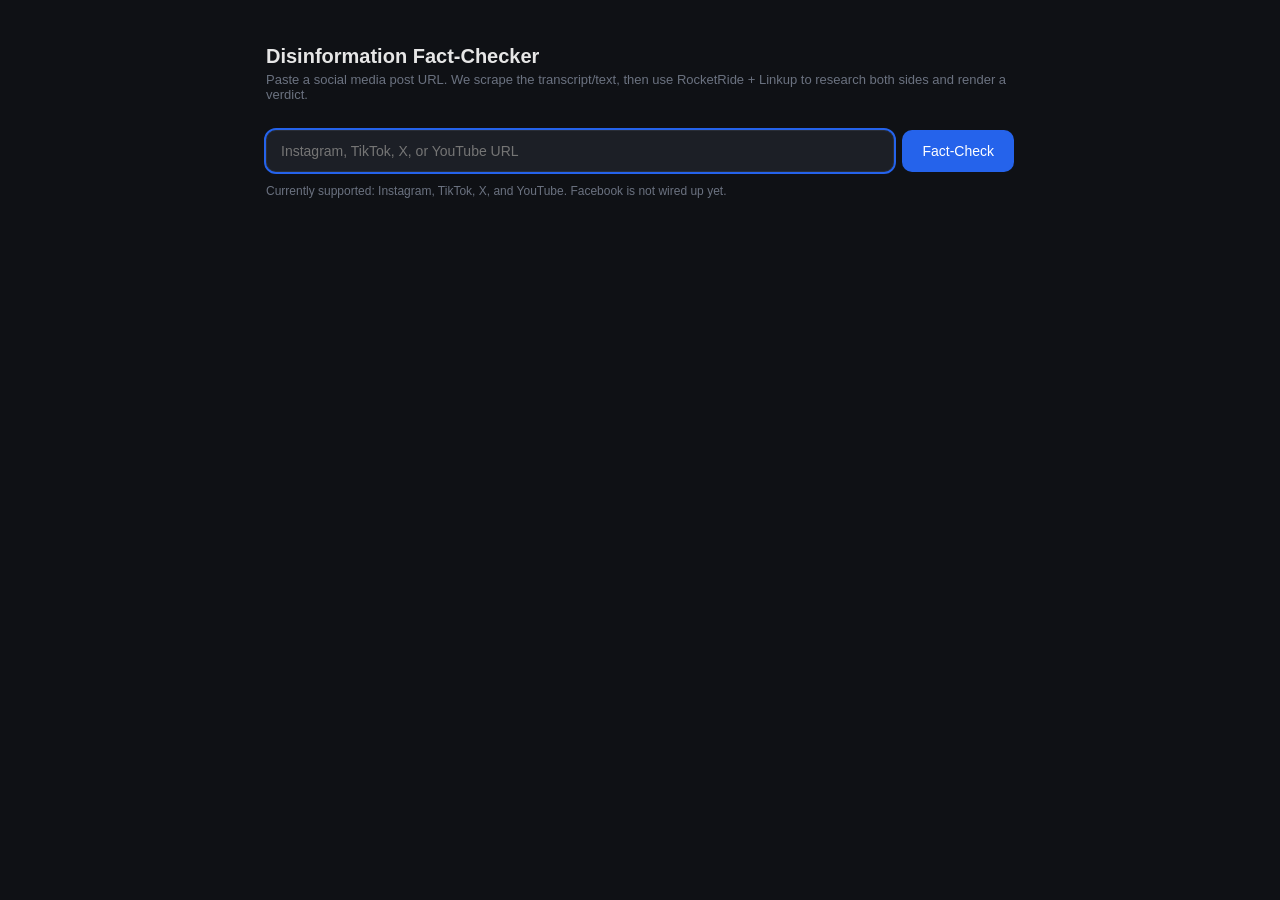
==== commit 79386037: "Add YouTube transcript analysis" ====
--- a/static/index.html
+++ b/static/index.html
@@ -79,10 +79,10 @@
   <p class="sub">Paste a social media post URL. We scrape the transcript/text, then use RocketRide + Linkup to research both sides and render a verdict.</p>
 
   <form id="factcheck-form">
-    <input id="url-input" type="text" placeholder="Instagram, TikTok, or X post URL" autocomplete="off" autofocus />
+    <input id="url-input" type="text" placeholder="Instagram, TikTok, X, or YouTube URL" autocomplete="off" autofocus />
     <button id="submit-btn" type="submit">Fact-Check</button>
   </form>
-  <p class="hint">Currently supported: Instagram, TikTok, and X. Facebook / YouTube scrapers are not wired up yet.</p>
+  <p class="hint">Currently supported: Instagram, TikTok, X, and YouTube. Facebook is not wired up yet.</p>
 
   <div id="status" role="status" aria-live="polite"></div>
   <div id="error"></div>
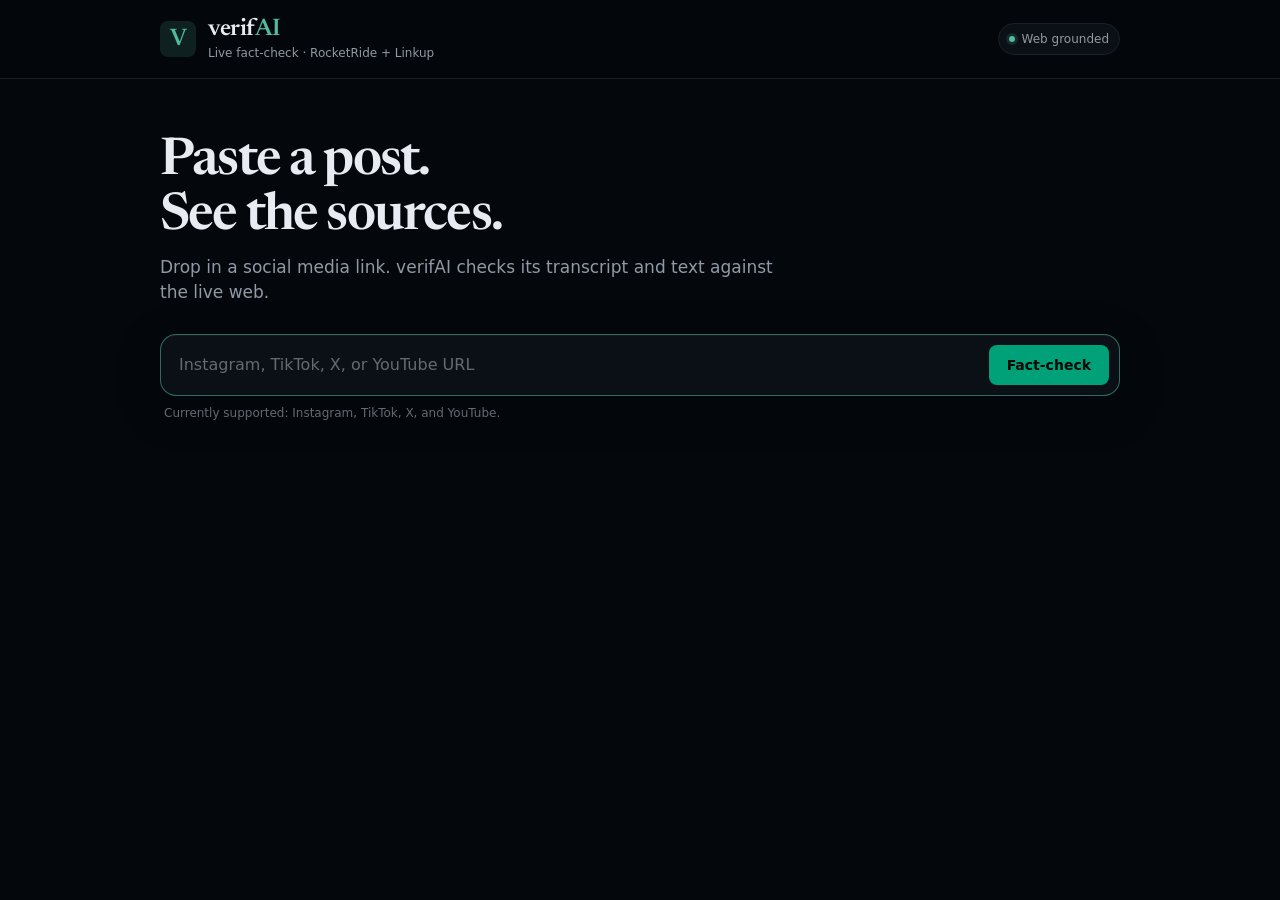
==== commit 3fdc1f7b: "Apply verifAI frontend styling" ====
--- a/static/index.html
+++ b/static/index.html
@@ -2,92 +2,249 @@
 <html lang="en">
 <head>
 <meta charset="UTF-8" />
-<title>Disinformation Fact-Checker</title>
+<meta name="viewport" content="width=device-width, initial-scale=1" />
+<title>verifAI — Live Fact Check</title>
+<link rel="preconnect" href="https://fonts.googleapis.com" />
+<link rel="preconnect" href="https://fonts.gstatic.com" crossorigin />
+<link href="https://fonts.googleapis.com/css2?family=Newsreader:opsz,wght@6..72,500;6..72,600&display=swap" rel="stylesheet" />
 <style>
-  :root { color-scheme: light dark; }
-  * { box-sizing: border-box; }
+  :root {
+    color-scheme: dark;
+    --font-display: "Newsreader", Georgia, "Times New Roman", serif;
+    --font-ui: system-ui, -apple-system, "Segoe UI", sans-serif;
+    --bg: oklch(0.13 0.014 255);
+    --surface: oklch(0.17 0.016 255);
+    --surface-raised: oklch(0.21 0.018 255);
+    --border: oklch(0.28 0.018 255);
+    --border-subtle: oklch(0.24 0.014 255);
+    --ink: oklch(0.94 0.008 255);
+    --ink-muted: oklch(0.68 0.018 255);
+    --ink-faint: oklch(0.52 0.016 255);
+    --accent: oklch(0.72 0.11 170);
+    --accent-strong: oklch(0.62 0.14 170);
+    --accent-dim: oklch(0.72 0.11 170 / 0.14);
+    --radius-sm: 8px;
+    --radius-md: 12px;
+    --radius-lg: 16px;
+    --shadow: 0 1px 0 oklch(1 0 0 / 0.04) inset, 0 12px 40px oklch(0 0 0 / 0.35);
+    --transition: 180ms cubic-bezier(0.22, 1, 0.36, 1);
+  }
+
+  *, *::before, *::after { box-sizing: border-box; }
+  html, body { min-height: 100%; margin: 0; }
   body {
-    font-family: -apple-system, BlinkMacSystemFont, "Segoe UI", sans-serif;
-    max-width: 780px;
-    margin: 0 auto;
-    padding: 32px 16px 80px;
-    background: #0f1115;
-    color: #e6e6e6;
-  }
-  h1 { font-size: 20px; font-weight: 600; margin-bottom: 4px; }
-  p.sub { color: #6b7280; font-size: 13px; margin-top: 0; margin-bottom: 28px; }
-
-  form { display: flex; gap: 8px; margin-bottom: 8px; }
+    font-family: var(--font-ui);
+    font-size: 16px;
+    line-height: 1.5;
+    background: var(--bg);
+    color: var(--ink);
+    -webkit-font-smoothing: antialiased;
+  }
+
+  .app { min-height: 100vh; }
+  .header {
+    position: sticky;
+    top: 0;
+    z-index: 5;
+    display: flex;
+    align-items: center;
+    justify-content: space-between;
+    gap: 16px;
+    padding: 16px max(20px, calc((100vw - 960px) / 2));
+    background: oklch(0.13 0.014 255 / 0.85);
+    backdrop-filter: blur(12px);
+    border-bottom: 1px solid var(--border-subtle);
+  }
+  .brand { display: flex; align-items: center; gap: 12px; color: inherit; text-decoration: none; }
+  .brand-mark {
+    width: 36px;
+    height: 36px;
+    display: grid;
+    place-items: center;
+    border-radius: var(--radius-sm);
+    background: var(--accent-dim);
+    color: var(--accent);
+    font: 600 24px/1 var(--font-display);
+    letter-spacing: -0.03em;
+  }
+  .brand-text h1 {
+    margin: 0;
+    font: 600 24px/1.1 var(--font-display);
+    letter-spacing: -0.02em;
+  }
+  .brand-ai { color: var(--accent); }
+  .brand-text p { margin: 2px 0 0; color: var(--ink-muted); font-size: 12px; }
+  .network-status {
+    display: flex;
+    align-items: center;
+    gap: 7px;
+    padding: 6px 10px;
+    border: 1px solid var(--border-subtle);
+    border-radius: 999px;
+    background: var(--surface);
+    color: var(--ink-muted);
+    font-size: 12px;
+    white-space: nowrap;
+  }
+  .status-dot {
+    width: 6px;
+    height: 6px;
+    border-radius: 50%;
+    background: var(--accent);
+    box-shadow: 0 0 0 3px var(--accent-dim);
+    animation: pulse 2.4s ease-in-out infinite;
+  }
+  @keyframes pulse { 50% { opacity: 0.45; } }
+
+  main { width: min(100% - 32px, 960px); margin: 0 auto; padding: 56px 0 80px; }
+  .hero { margin-bottom: 28px; animation: enter 400ms cubic-bezier(0.22, 1, 0.36, 1); }
+  .hero h2 {
+    max-width: 13ch;
+    margin: 0 0 10px;
+    font: 600 clamp(36px, 7vw, 52px)/1.05 var(--font-display);
+    letter-spacing: -0.035em;
+    text-wrap: balance;
+  }
+  .sub { max-width: 58ch; margin: 0; color: var(--ink-muted); font-size: 17px; text-wrap: pretty; }
+  @keyframes enter { from { opacity: 0; transform: translateY(8px); } }
+
+  form {
+    display: flex;
+    gap: 8px;
+    padding: 10px 10px 10px 18px;
+    border: 1px solid var(--border);
+    border-radius: var(--radius-lg);
+    background: var(--surface);
+    box-shadow: var(--shadow);
+    transition: border-color var(--transition);
+  }
+  form:focus-within { border-color: oklch(0.72 0.11 170 / 0.55); }
   input[type="text"] {
-    flex: 1; padding: 12px 14px; border-radius: 10px; border: 1px solid #2a2e37;
-    background: #1c1f26; color: #e6e6e6; font-size: 14px;
-  }
-  input[type="text"]:focus { outline: 2px solid #2563eb; }
+    flex: 1;
+    min-width: 0;
+    padding: 8px 0;
+    border: 0;
+    background: transparent;
+    color: var(--ink);
+    font: inherit;
+  }
+  input[type="text"]::placeholder { color: var(--ink-faint); }
+  input[type="text"]:focus { outline: none; }
   button {
-    padding: 12px 20px; border-radius: 10px; border: none;
-    background: #2563eb; color: white; font-size: 14px; cursor: pointer; white-space: nowrap;
-  }
-  button:disabled { opacity: 0.5; cursor: default; }
-  .hint { color: #6b7280; font-size: 12px; margin-bottom: 24px; }
-
-  #status { display: none; align-items: center; gap: 10px; padding: 14px 16px; border-radius: 10px; background: #1c1f26; border: 1px solid #2a2e37; font-size: 13px; color: #9aa4b2; margin-bottom: 20px; }
+    padding: 10px 18px;
+    border: 0;
+    border-radius: var(--radius-sm);
+    background: var(--accent-strong);
+    color: oklch(0.12 0.02 170);
+    font: 600 14px var(--font-ui);
+    cursor: pointer;
+    white-space: nowrap;
+    transition: opacity var(--transition), transform var(--transition);
+  }
+  button:hover:not(:disabled) { opacity: 0.92; }
+  button:active:not(:disabled) { transform: scale(0.97); }
+  button:focus-visible { outline: 2px solid var(--accent); outline-offset: 2px; }
+  button:disabled { opacity: 0.35; cursor: default; }
+  .hint { margin: 8px 4px 28px; color: var(--ink-faint); font-size: 12px; }
+
+  #status {
+    display: none;
+    padding: 16px 18px;
+    margin-bottom: 20px;
+    border: 1px solid var(--border-subtle);
+    border-radius: var(--radius-lg);
+    background: var(--surface);
+    color: var(--ink-muted);
+    font-size: 13px;
+  }
   #status.visible { display: block; }
-  #status.visible::before { content: ''; display: inline-block; width: 13px; height: 13px; margin-right: 10px; vertical-align: -2px; border: 2px solid #374151; border-top-color: #6b93e0; border-radius: 50%; animation: spin 0.8s linear infinite; }
+  #status.visible::before { content: ''; display: inline-block; width: 13px; height: 13px; margin-right: 10px; vertical-align: -2px; border: 2px solid var(--border); border-top-color: var(--accent); border-radius: 50%; animation: spin 0.8s linear infinite; }
   @keyframes spin { to { transform: rotate(360deg); } }
-  #error { display: none; padding: 14px 16px; border-radius: 10px; background: #2a1414; border: 1px solid #5c2323; color: #f3a3a3; font-size: 13px; margin-bottom: 20px; }
+  #error { display: none; padding: 16px 18px; margin-bottom: 20px; border-radius: var(--radius-md); background: oklch(0.65 0.18 25 / 0.1); border: 1px solid oklch(0.65 0.18 25 / 0.25); color: oklch(0.78 0.14 25); font-size: 14px; white-space: pre-wrap; }
   #error.visible { display: block; }
 
   #result { display: none; }
-  #result.visible { display: block; }
-
-  .card { background: #1c1f26; border: 1px solid #2a2e37; border-radius: 12px; padding: 18px 20px; margin-bottom: 16px; }
+  #result.visible { display: block; animation: enter 360ms cubic-bezier(0.22, 1, 0.36, 1); }
+
+  .card { padding: 20px; margin-bottom: 16px; border: 1px solid var(--border-subtle); border-radius: var(--radius-lg); background: var(--surface); box-shadow: var(--shadow); }
   .meta-row { display: flex; align-items: center; gap: 10px; flex-wrap: wrap; margin-bottom: 14px; }
   .badge { display: inline-block; padding: 4px 10px; border-radius: 999px; font-size: 12px; font-weight: 600; }
-  .badge.platform { background: #26304a; color: #8fb2ff; text-transform: capitalize; }
-  .badge.cached { background: #2a2e37; color: #9aa4b2; }
+  .badge.platform { background: var(--accent-dim); color: var(--accent); text-transform: capitalize; }
+  .badge.cached { background: var(--surface-raised); color: var(--ink-muted); }
 
   .verdict { padding: 5px 12px; border-radius: 999px; font-size: 13px; font-weight: 700; text-transform: uppercase; letter-spacing: 0.03em; }
-  .verdict.well-supported { background: #16331f; color: #6fd88a; }
-  .verdict.true { background: #16331f; color: #6fd88a; }
-  .verdict.false { background: #3a1616; color: #f28b8b; }
-  .verdict.disputed, .verdict.mixed { background: #3a2f10; color: #f2c14b; }
-  .verdict.unverified, .verdict.no_claims { background: #2a2e37; color: #9aa4b2; }
-
-  .decision-summary { font-size: 14px; line-height: 1.55; color: #d7dae0; }
-
-  .content-box { font-size: 13px; line-height: 1.5; color: #9aa4b2; white-space: pre-wrap; max-height: 160px; overflow-y: auto; background: #14161b; border-radius: 8px; padding: 12px; }
-
-  .claims-list { margin: 0; padding-left: 18px; font-size: 14px; line-height: 1.6; }
-
-  .evidence-columns { display: grid; grid-template-columns: 1fr 1fr; gap: 16px; }
-  @media (max-width: 640px) { .evidence-columns { grid-template-columns: 1fr; } }
+  .verdict.well-supported, .verdict.true { background: var(--accent-dim); color: var(--accent); }
+  .verdict.false { background: oklch(0.65 0.18 25 / 0.18); color: oklch(0.78 0.14 25); }
+  .verdict.disputed, .verdict.mixed { background: oklch(0.75 0.14 85 / 0.18); color: oklch(0.82 0.12 85); }
+  .verdict.unverified, .verdict.no_claims { background: var(--surface-raised); color: var(--ink-muted); }
+
+  .decision-summary { max-width: 70ch; color: var(--ink); font-size: 16px; line-height: 1.6; }
+
+  .content-box { max-height: 180px; overflow-y: auto; padding: 14px; border: 1px solid var(--border-subtle); border-radius: var(--radius-sm); background: var(--bg); color: var(--ink-muted); font-size: 13px; line-height: 1.55; white-space: pre-wrap; }
+
+  .claims-list { margin: 0; padding-left: 20px; color: var(--ink-muted); font-size: 14px; line-height: 1.65; }
+  .claims-list li + li { margin-top: 8px; }
+
+  .evidence-columns { display: grid; grid-template-columns: 1fr 1fr; gap: 24px; }
   .evidence-col h3 { font-size: 13px; text-transform: uppercase; letter-spacing: 0.04em; margin: 0 0 10px; }
-  .evidence-col.for h3 { color: #6fd88a; }
-  .evidence-col.against h3 { color: #f28b8b; }
-  .evidence-item { margin-bottom: 14px; font-size: 13px; }
-  .evidence-item .claim { font-weight: 600; color: #d7dae0; margin-bottom: 4px; }
-  .evidence-item .summary { color: #9aa4b2; margin-bottom: 6px; line-height: 1.5; }
-  .evidence-item .sources a { display: block; color: #6b93e0; font-size: 12px; text-decoration: none; word-break: break-all; margin-bottom: 2px; }
-  .evidence-item .sources a:hover { text-decoration: underline; }
-  .empty-note { color: #6b7280; font-size: 13px; font-style: italic; }
-
-  h2.section-title { font-size: 14px; text-transform: uppercase; letter-spacing: 0.04em; color: #9aa4b2; margin: 0 0 12px; }
+  .evidence-col.for h3 { color: var(--accent); }
+  .evidence-col.against h3 { color: oklch(0.78 0.14 25); }
+  .evidence-item { padding: 12px 0; border-top: 1px solid var(--border-subtle); font-size: 13px; }
+  .evidence-item .claim { margin-bottom: 5px; color: var(--ink); font-weight: 600; }
+  .evidence-item .summary { margin-bottom: 8px; color: var(--ink-muted); line-height: 1.55; }
+  .evidence-item .sources { display: flex; flex-direction: column; gap: 6px; }
+  .evidence-item .sources a { display: block; overflow: hidden; padding: 8px 10px; border: 1px solid var(--border-subtle); border-radius: var(--radius-sm); background: var(--bg); color: var(--accent); font-size: 12px; text-decoration: none; text-overflow: ellipsis; white-space: nowrap; }
+  .evidence-item .sources a:hover { border-color: var(--accent-strong); background: var(--accent-dim); }
+  .empty-note { color: var(--ink-faint); font-size: 13px; font-style: italic; }
+
+  h2.section-title { margin: 0 0 12px; color: var(--ink-faint); font-size: 12px; font-weight: 600; letter-spacing: 0.04em; text-transform: uppercase; }
+
+  @media (max-width: 640px) {
+    .header { padding: 14px 16px; }
+    .brand-text p, .network-status span:last-child { display: none; }
+    main { padding-top: 36px; }
+    form { padding-left: 14px; }
+    button { padding-inline: 14px; }
+    .evidence-columns { grid-template-columns: 1fr; gap: 10px; }
+  }
+
+  @media (prefers-reduced-motion: reduce) {
+    *, *::before, *::after { animation-duration: 0.01ms !important; animation-iteration-count: 1 !important; scroll-behavior: auto !important; }
+  }
 </style>
 </head>
 <body>
-  <h1>Disinformation Fact-Checker</h1>
-  <p class="sub">Paste a social media post URL. We scrape the transcript/text, then use RocketRide + Linkup to research both sides and render a verdict.</p>
-
-  <form id="factcheck-form">
-    <input id="url-input" type="text" placeholder="Instagram, TikTok, X, or YouTube URL" autocomplete="off" autofocus />
-    <button id="submit-btn" type="submit">Fact-Check</button>
-  </form>
-  <p class="hint">Currently supported: Instagram, TikTok, X, and YouTube. Facebook is not wired up yet.</p>
-
-  <div id="status" role="status" aria-live="polite"></div>
-  <div id="error"></div>
-
-  <div id="result">
+  <div class="app">
+    <header class="header">
+      <a class="brand" href="./">
+        <span class="brand-mark" aria-hidden="true">V</span>
+        <span class="brand-text">
+          <h1>verif<span class="brand-ai">AI</span></h1>
+          <p>Live fact-check · RocketRide + Linkup</p>
+        </span>
+      </a>
+      <div class="network-status">
+        <span class="status-dot" aria-hidden="true"></span>
+        <span>Web grounded</span>
+      </div>
+    </header>
+
+    <main>
+      <section class="hero">
+        <h2>Paste a post. See the sources.</h2>
+        <p class="sub">Drop in a social media link. verifAI checks its transcript and text against the live web.</p>
+      </section>
+
+      <form id="factcheck-form">
+        <input id="url-input" type="text" placeholder="Instagram, TikTok, X, or YouTube URL" aria-label="Social media post URL" autocomplete="off" autofocus />
+        <button id="submit-btn" type="submit">Fact-check</button>
+      </form>
+      <p class="hint">Currently supported: Instagram, TikTok, X, and YouTube.</p>
+
+      <div id="status" role="status" aria-live="polite"></div>
+      <div id="error" role="alert"></div>
+
+      <div id="result">
     <div class="card">
       <div class="meta-row">
         <span id="platform-badge" class="badge platform"></span>
@@ -119,6 +276,8 @@
         </div>
       </div>
     </div>
+      </div>
+    </main>
   </div>
 
   <script>
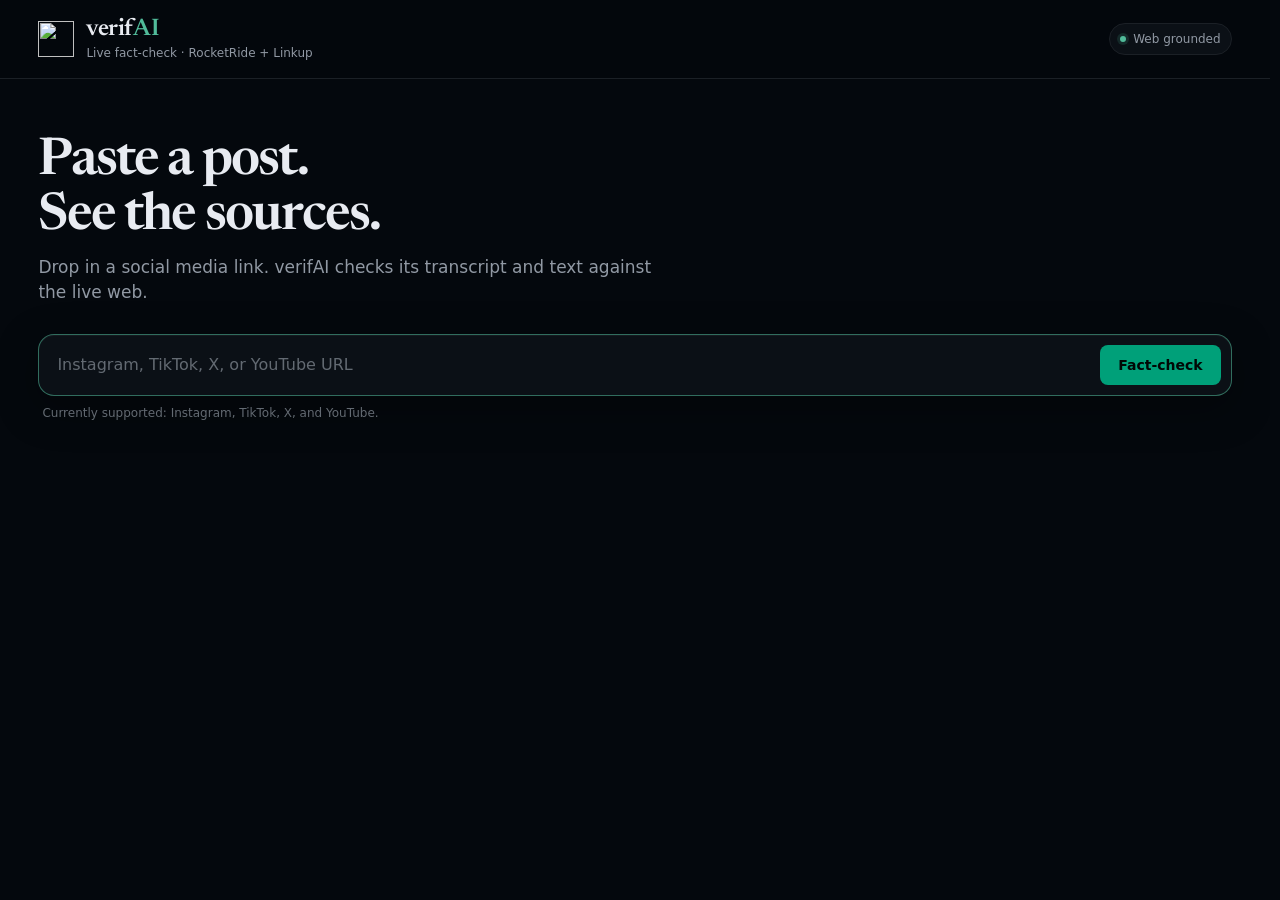
==== commit a5f98871: "Polish fact-check results UI" ====
--- a/static/index.html
+++ b/static/index.html
@@ -3,7 +3,8 @@
 <head>
 <meta charset="UTF-8" />
 <meta name="viewport" content="width=device-width, initial-scale=1" />
-<title>verifAI — Live Fact Check</title>
+<title>verifAI</title>
+<link rel="icon" href="/verifai-logo.svg" type="image/svg+xml" />
 <link rel="preconnect" href="https://fonts.googleapis.com" />
 <link rel="preconnect" href="https://fonts.gstatic.com" crossorigin />
 <link href="https://fonts.googleapis.com/css2?family=Newsreader:opsz,wght@6..72,500;6..72,600&display=swap" rel="stylesheet" />
@@ -28,10 +29,16 @@
     --radius-lg: 16px;
     --shadow: 0 1px 0 oklch(1 0 0 / 0.04) inset, 0 12px 40px oklch(0 0 0 / 0.35);
     --transition: 180ms cubic-bezier(0.22, 1, 0.36, 1);
+    --page-gutter: clamp(16px, 3vw, 48px);
   }
 
   *, *::before, *::after { box-sizing: border-box; }
   html, body { min-height: 100%; margin: 0; }
+  html { scrollbar-gutter: stable; scrollbar-color: var(--accent-strong) var(--bg); scrollbar-width: thin; }
+  ::-webkit-scrollbar { width: 12px; height: 12px; }
+  ::-webkit-scrollbar-track { background: var(--bg); }
+  ::-webkit-scrollbar-thumb { border: 3px solid var(--bg); border-radius: 999px; background: var(--border); }
+  ::-webkit-scrollbar-thumb:hover { background: var(--accent-strong); }
   body {
     font-family: var(--font-ui);
     font-size: 16px;
@@ -50,7 +57,7 @@
     align-items: center;
     justify-content: space-between;
     gap: 16px;
-    padding: 16px max(20px, calc((100vw - 960px) / 2));
+    padding: 16px var(--page-gutter);
     background: oklch(0.13 0.014 255 / 0.85);
     backdrop-filter: blur(12px);
     border-bottom: 1px solid var(--border-subtle);
@@ -59,13 +66,9 @@
   .brand-mark {
     width: 36px;
     height: 36px;
-    display: grid;
-    place-items: center;
-    border-radius: var(--radius-sm);
-    background: var(--accent-dim);
-    color: var(--accent);
-    font: 600 24px/1 var(--font-display);
-    letter-spacing: -0.03em;
+    display: block;
+    flex-shrink: 0;
+    object-fit: contain;
   }
   .brand-text h1 {
     margin: 0;
@@ -96,7 +99,7 @@
   }
   @keyframes pulse { 50% { opacity: 0.45; } }
 
-  main { width: min(100% - 32px, 960px); margin: 0 auto; padding: 56px 0 80px; }
+  main { width: 100%; padding: 56px var(--page-gutter) 80px; }
   .hero { margin-bottom: 28px; animation: enter 400ms cubic-bezier(0.22, 1, 0.36, 1); }
   .hero h2 {
     max-width: 13ch;
@@ -167,12 +170,28 @@
   #result.visible { display: block; animation: enter 360ms cubic-bezier(0.22, 1, 0.36, 1); }
 
   .card { padding: 20px; margin-bottom: 16px; border: 1px solid var(--border-subtle); border-radius: var(--radius-lg); background: var(--surface); box-shadow: var(--shadow); }
+  .result-overview { display: grid; grid-template-columns: minmax(220px, 34%) 1fr; gap: 20px; align-items: center; }
+  .post-preview { position: relative; display: block; aspect-ratio: 16 / 9; overflow: hidden; border: 1px solid var(--border); border-radius: var(--radius-md); background: var(--bg); color: white; text-decoration: none; }
+  .post-thumbnail { width: 100%; height: 100%; display: block; object-fit: cover; transition: transform var(--transition); }
+  .post-thumbnail[hidden], .post-fallback[hidden] { display: none; }
+  .post-preview:hover .post-thumbnail { transform: scale(1.025); }
+  .post-fallback { width: 100%; height: 100%; display: grid; place-content: center; gap: 8px; text-align: center; background: linear-gradient(145deg, oklch(0.24 0.03 255), oklch(0.14 0.02 255)); }
+  .post-preview[data-platform="instagram"] .post-fallback { background: linear-gradient(145deg, #833ab4, #fd1d1d 55%, #fcb045); }
+  .post-preview[data-platform="tiktok"] .post-fallback { background: linear-gradient(145deg, #25f4ee, #111 42%, #fe2c55); }
+  .post-preview[data-platform="x"] .post-fallback { background: linear-gradient(145deg, #30343a, #050505); }
+  .post-preview[data-platform="youtube"] .post-fallback { background: linear-gradient(145deg, #ff0033, #49000e); }
+  .platform-mark { font: 600 34px/1 var(--font-display); text-shadow: 0 2px 16px rgb(0 0 0 / 0.35); }
+  .post-fallback-label { font-size: 12px; font-weight: 600; }
+  .preview-action { position: absolute; inset: 0; display: grid; place-items: center; background: rgb(40 44 50 / 0.82); color: white; font-size: 14px; font-weight: 600; opacity: 0; transition: opacity var(--transition); }
+  .post-preview:hover .preview-action, .post-preview:focus-visible .preview-action { opacity: 1; }
   .meta-row { display: flex; align-items: center; gap: 10px; flex-wrap: wrap; margin-bottom: 14px; }
   .badge { display: inline-block; padding: 4px 10px; border-radius: 999px; font-size: 12px; font-weight: 600; }
-  .badge.platform { background: var(--accent-dim); color: var(--accent); text-transform: capitalize; }
+  .badge.platform { width: 34px; height: 28px; display: inline-grid; place-items: center; padding: 4px; background: var(--surface-raised); color: var(--ink); }
+  .platform-logo { width: 20px; height: 20px; display: block; }
+  .platform-mark .platform-logo { width: 42px; height: 42px; filter: drop-shadow(0 2px 10px rgb(0 0 0 / 0.35)); }
   .badge.cached { background: var(--surface-raised); color: var(--ink-muted); }
 
-  .verdict { padding: 5px 12px; border-radius: 999px; font-size: 13px; font-weight: 700; text-transform: uppercase; letter-spacing: 0.03em; }
+  .verdict { display: block; width: fit-content; margin: 4px 0 14px; padding: 8px 14px; border-radius: var(--radius-md); font: 700 clamp(30px, 3vw, 48px)/1 var(--font-display); text-transform: uppercase; letter-spacing: 0.02em; }
   .verdict.well-supported, .verdict.true { background: var(--accent-dim); color: var(--accent); }
   .verdict.false { background: oklch(0.65 0.18 25 / 0.18); color: oklch(0.78 0.14 25); }
   .verdict.disputed, .verdict.mixed { background: oklch(0.75 0.14 85 / 0.18); color: oklch(0.82 0.12 85); }
@@ -182,22 +201,30 @@
 
   .content-box { max-height: 180px; overflow-y: auto; padding: 14px; border: 1px solid var(--border-subtle); border-radius: var(--radius-sm); background: var(--bg); color: var(--ink-muted); font-size: 13px; line-height: 1.55; white-space: pre-wrap; }
 
-  .claims-list { margin: 0; padding-left: 20px; color: var(--ink-muted); font-size: 14px; line-height: 1.65; }
-  .claims-list li + li { margin-top: 8px; }
-
-  .evidence-columns { display: grid; grid-template-columns: 1fr 1fr; gap: 24px; }
-  .evidence-col h3 { font-size: 13px; text-transform: uppercase; letter-spacing: 0.04em; margin: 0 0 10px; }
+  .topic-card { padding: clamp(22px, 2.5vw, 34px); }
+  .topic-title { max-width: 42ch; margin: 0 0 24px; color: var(--ink); font: 600 clamp(26px, 2.5vw, 38px)/1.15 var(--font-display); letter-spacing: -0.025em; text-wrap: balance; }
+  .topic-evidence { display: grid; grid-template-columns: 1fr 1fr; gap: clamp(20px, 3vw, 48px); }
+  .evidence-col { min-width: 0; }
+  .evidence-col h3 { margin: 0 0 12px; padding-bottom: 10px; border-bottom: 1px solid var(--border-subtle); font-size: 13px; text-transform: uppercase; letter-spacing: 0.04em; }
   .evidence-col.for h3 { color: var(--accent); }
   .evidence-col.against h3 { color: oklch(0.78 0.14 25); }
-  .evidence-item { padding: 12px 0; border-top: 1px solid var(--border-subtle); font-size: 13px; }
-  .evidence-item .claim { margin-bottom: 5px; color: var(--ink); font-weight: 600; }
+  .evidence-item { min-height: 96px; font-size: 14px; }
   .evidence-item .summary { margin-bottom: 8px; color: var(--ink-muted); line-height: 1.55; }
-  .evidence-item .sources { display: flex; flex-direction: column; gap: 6px; }
-  .evidence-item .sources a { display: block; overflow: hidden; padding: 8px 10px; border: 1px solid var(--border-subtle); border-radius: var(--radius-sm); background: var(--bg); color: var(--accent); font-size: 12px; text-decoration: none; text-overflow: ellipsis; white-space: nowrap; }
-  .evidence-item .sources a:hover { border-color: var(--accent-strong); background: var(--accent-dim); }
+  .sources { margin-top: 8px; }
+  .sources > summary { display: flex; align-items: center; justify-content: space-between; padding: 8px 10px; border: 1px solid var(--border-subtle); border-radius: var(--radius-sm); background: var(--bg); color: var(--accent); font-size: 12px; font-weight: 600; cursor: pointer; list-style: none; }
+  .sources > summary::-webkit-details-marker, .collapsible-card > summary::-webkit-details-marker { display: none; }
+  .sources > summary::after { content: '+'; font-size: 16px; line-height: 1; }
+  .sources[open] > summary::after { content: '−'; }
+  .source-links { display: flex; flex-direction: column; gap: 6px; margin-top: 6px; }
+  .source-links a { display: block; overflow: hidden; padding: 8px 10px; border: 1px solid var(--border-subtle); border-radius: var(--radius-sm); background: var(--bg); color: var(--accent); font-size: 12px; text-decoration: none; text-overflow: ellipsis; white-space: nowrap; }
+  .source-links a:hover { border-color: var(--accent-strong); background: var(--accent-dim); }
   .empty-note { color: var(--ink-faint); font-size: 13px; font-style: italic; }
 
   h2.section-title { margin: 0 0 12px; color: var(--ink-faint); font-size: 12px; font-weight: 600; letter-spacing: 0.04em; text-transform: uppercase; }
+  .collapsible-card > summary { display: flex; align-items: center; justify-content: space-between; margin: 0; color: var(--ink-faint); font-size: 12px; font-weight: 600; letter-spacing: 0.04em; text-transform: uppercase; cursor: pointer; list-style: none; }
+  .collapsible-card > summary::after { content: '+'; color: var(--accent); font-size: 18px; line-height: 1; }
+  .collapsible-card[open] > summary { margin-bottom: 12px; }
+  .collapsible-card[open] > summary::after { content: '−'; }
 
   @media (max-width: 640px) {
     .header { padding: 14px 16px; }
@@ -205,7 +232,8 @@
     main { padding-top: 36px; }
     form { padding-left: 14px; }
     button { padding-inline: 14px; }
-    .evidence-columns { grid-template-columns: 1fr; gap: 10px; }
+    .result-overview { grid-template-columns: 1fr; align-items: start; }
+    .topic-evidence { grid-template-columns: 1fr; gap: 24px; }
   }
 
   @media (prefers-reduced-motion: reduce) {
@@ -217,7 +245,7 @@
   <div class="app">
     <header class="header">
       <a class="brand" href="./">
-        <span class="brand-mark" aria-hidden="true">V</span>
+        <img class="brand-mark" src="/verifai-logo.svg" alt="" width="36" height="36" />
         <span class="brand-text">
           <h1>verif<span class="brand-ai">AI</span></h1>
           <p>Live fact-check · RocketRide + Linkup</p>
@@ -245,37 +273,32 @@
       <div id="error" role="alert"></div>
 
       <div id="result">
-    <div class="card">
-      <div class="meta-row">
-        <span id="platform-badge" class="badge platform"></span>
-        <span id="cached-badge" class="badge cached" style="display:none">Previously analyzed</span>
+    <div class="card result-overview">
+      <a id="post-link" class="post-preview" target="_blank" rel="noopener noreferrer">
+        <img id="post-thumbnail" class="post-thumbnail" alt="" hidden />
+        <span id="post-fallback" class="post-fallback">
+          <span id="platform-mark" class="platform-mark"></span>
+          <span class="post-fallback-label">Original post</span>
+        </span>
+        <span class="preview-action">Open original</span>
+      </a>
+      <div>
+        <h2 class="section-title">Summary</h2>
+        <div class="meta-row">
+          <span id="platform-badge" class="badge platform"></span>
+          <span id="cached-badge" class="badge cached" style="display:none">Previously analyzed</span>
+        </div>
         <span id="verdict-badge" class="verdict"></span>
-      </div>
-      <div class="decision-summary" id="decision-summary"></div>
-    </div>
-
-    <div class="card" id="content-card">
-      <h2 class="section-title">Extracted content</h2>
-      <div class="content-box" id="content-box"></div>
-    </div>
-
-    <div class="card" id="claims-card">
-      <h2 class="section-title">Claims checked</h2>
-      <ul class="claims-list" id="claims-list"></ul>
-    </div>
-
-    <div class="card">
-      <div class="evidence-columns">
-        <div class="evidence-col for">
-          <h3>Supporting evidence</h3>
-          <div id="evidence-for"></div>
-        </div>
-        <div class="evidence-col against">
-          <h3>Contradicting evidence</h3>
-          <div id="evidence-against"></div>
-        </div>
+        <div class="decision-summary" id="decision-summary"></div>
       </div>
     </div>
+
+    <div id="evidence-topics"></div>
+
+    <details class="card collapsible-card" id="content-card">
+      <summary>Extracted content</summary>
+      <div class="content-box" id="content-box"></div>
+    </details>
       </div>
     </main>
   </div>
@@ -287,6 +310,12 @@
     const statusEl = document.getElementById('status');
     const errorEl = document.getElementById('error');
     const resultEl = document.getElementById('result');
+    const platformLogos = {
+      instagram: '<svg class="platform-logo" viewBox="0 0 24 24" aria-hidden="true"><rect x="3" y="3" width="18" height="18" rx="5" fill="none" stroke="#e1306c" stroke-width="2"/><circle cx="12" cy="12" r="4" fill="none" stroke="#e1306c" stroke-width="2"/><circle cx="17.5" cy="6.5" r="1.2" fill="#f77737"/></svg>',
+      tiktok: '<svg class="platform-logo" viewBox="0 0 24 24" aria-hidden="true"><path d="M14 3v11.5a4.5 4.5 0 1 1-3-4.24v3.15a1.75 1.75 0 1 0 .25 1.09V3h2.75c.45 2.1 1.8 3.35 4 3.75v3c-1.6-.15-2.95-.7-4-1.6" fill="none" stroke="#25f4ee" stroke-width="2.2" stroke-linecap="round" stroke-linejoin="round"/></svg>',
+      x: '<svg class="platform-logo" viewBox="0 0 24 24" aria-hidden="true"><path d="M5 4l14 16M19 4L5 20" fill="none" stroke="currentColor" stroke-width="2.4" stroke-linecap="round"/></svg>',
+      youtube: '<svg class="platform-logo" viewBox="0 0 24 24" aria-hidden="true"><rect x="2" y="5" width="20" height="14" rx="4" fill="#ff0033"/><path d="M10 9l6 3-6 3z" fill="white"/></svg>',
+    };
     const phaseLabels = {
       checking_cache: 'Checking for a previous analysis...',
       scraping: 'Scraping the post...',
@@ -322,29 +351,74 @@
       return job.result;
     }
 
+    function escapeHtml(value) {
+      return String(value ?? '').replace(/[&<>"']/g, char => ({ '&': '&amp;', '<': '&lt;', '>': '&gt;', '"': '&quot;', "'": '&#39;' }[char]));
+    }
+
+    function safeUrl(value) {
+      try {
+        const url = new URL(value);
+        return ['http:', 'https:'].includes(url.protocol) ? url.href : '';
+      } catch { return ''; }
+    }
+
     function renderSources(sources) {
-      if (!sources || sources.length === 0) return '';
-      return `<div class="sources">${sources.map(s =>
-        `<a href="${s.url}" target="_blank" rel="noopener noreferrer">${s.name || s.url}</a>`
-      ).join('')}</div>`;
-    }
-
-    function renderEvidenceList(items) {
-      if (!items || items.length === 0) {
+      const usable = (sources || []).map(source => ({ ...source, url: safeUrl(source.url) })).filter(source => source.url).slice(0, 3);
+      if (usable.length === 0) return '';
+      return `<details class="sources"><summary>${usable.length} source${usable.length === 1 ? '' : 's'}</summary><div class="source-links">${usable.map(source =>
+        `<a href="${escapeHtml(source.url)}" target="_blank" rel="noopener noreferrer">${escapeHtml(source.name || source.url)}</a>`
+      ).join('')}</div></details>`;
+    }
+
+    function renderEvidence(item) {
+      if (!item) {
         return '<p class="empty-note">No evidence found.</p>';
       }
-      return items.map(item => `
-        <div class="evidence-item">
-          <div class="claim">${item.claim || ''}</div>
-          <div class="summary">${item.summary || ''}</div>
-          ${renderSources(item.sources)}
-        </div>
-      `).join('');
+      return `<div class="evidence-item"><div class="summary">${escapeHtml(item.summary)}</div>${renderSources(item.sources)}</div>`;
+    }
+
+    function renderTopics(data) {
+      const supporting = data.evidenceFor || [];
+      const contradicting = data.evidenceAgainst || [];
+      return (data.claims || []).map((claim, index) => {
+        const evidenceFor = supporting.find(item => item.claim === claim) || supporting[index];
+        const evidenceAgainst = contradicting.find(item => item.claim === claim) || contradicting[index];
+        return `<section class="card topic-card">
+          <h2 class="topic-title">${escapeHtml(claim)}</h2>
+          <div class="topic-evidence">
+            <div class="evidence-col for"><h3>Supporting evidence</h3>${renderEvidence(evidenceFor)}</div>
+            <div class="evidence-col against"><h3>Contradicting evidence</h3>${renderEvidence(evidenceAgainst)}</div>
+          </div>
+        </section>`;
+      }).join('');
     }
 
     function renderResult(data) {
-      document.getElementById('platform-badge').textContent = data.platform;
+      const platformBadge = document.getElementById('platform-badge');
       document.getElementById('cached-badge').style.display = data.cached ? 'inline-block' : 'none';
+
+      const platform = ['instagram', 'tiktok', 'x', 'youtube'].includes(data.platform) ? data.platform : 'default';
+      platformBadge.innerHTML = platformLogos[platform] || '<span aria-hidden="true">V</span>';
+      platformBadge.dataset.platform = platform;
+      platformBadge.setAttribute('aria-label', data.platform || 'Platform');
+      platformBadge.title = data.platform || 'Platform';
+      const postLink = document.getElementById('post-link');
+      const thumbnail = document.getElementById('post-thumbnail');
+      const fallback = document.getElementById('post-fallback');
+      postLink.href = data.postUrl;
+      postLink.dataset.platform = platform;
+      postLink.setAttribute('aria-label', `Open original ${data.platform || ''} post`);
+      document.getElementById('platform-mark').innerHTML = platformLogos[platform] || '<span aria-hidden="true">V</span>';
+      thumbnail.hidden = true;
+      fallback.hidden = false;
+      thumbnail.onload = () => { thumbnail.hidden = false; fallback.hidden = true; };
+      thumbnail.onerror = () => { thumbnail.hidden = true; fallback.hidden = false; };
+      if (data.thumbnailUrl) {
+        thumbnail.alt = `${data.platform || 'Post'} thumbnail`;
+        thumbnail.src = data.thumbnailUrl;
+      } else {
+        thumbnail.removeAttribute('src');
+      }
 
       const verdictEl = document.getElementById('verdict-badge');
       verdictEl.textContent = (data.verdict || 'unverified').replace(/_/g, ' ').replace(/-/g, ' ');
@@ -355,22 +429,13 @@
       const contentCard = document.getElementById('content-card');
       if (data.content) {
         contentCard.style.display = 'block';
+        contentCard.open = false;
         document.getElementById('content-box').textContent = data.content;
       } else {
         contentCard.style.display = 'none';
       }
 
-      const claimsCard = document.getElementById('claims-card');
-      const claims = data.claims || [];
-      if (claims.length > 0) {
-        claimsCard.style.display = 'block';
-        document.getElementById('claims-list').innerHTML = claims.map(c => `<li>${c}</li>`).join('');
-      } else {
-        claimsCard.style.display = 'none';
-      }
-
-      document.getElementById('evidence-for').innerHTML = renderEvidenceList(data.evidenceFor);
-      document.getElementById('evidence-against').innerHTML = renderEvidenceList(data.evidenceAgainst);
+      document.getElementById('evidence-topics').innerHTML = renderTopics(data);
 
       resultEl.classList.add('visible');
     }
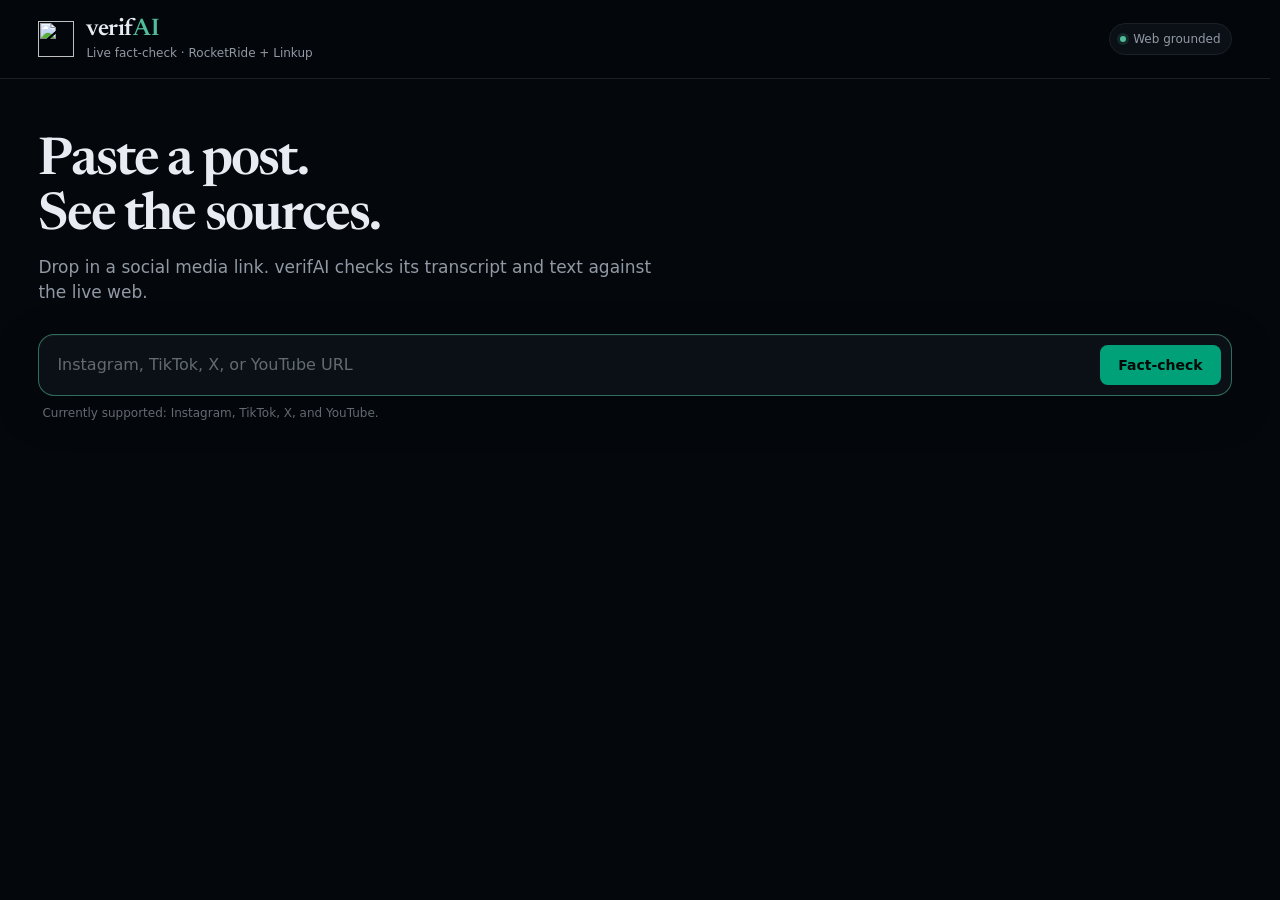
==== commit cfbbfaf1: "Separate evidence sides and add quotes" ====
--- a/static/index.html
+++ b/static/index.html
@@ -210,6 +210,8 @@
   .evidence-col.against h3 { color: oklch(0.78 0.14 25); }
   .evidence-item { min-height: 96px; font-size: 14px; }
   .evidence-item .summary { margin-bottom: 8px; color: var(--ink-muted); line-height: 1.55; }
+  .evidence-quote { margin: 12px 0; padding-left: 14px; border-left: 3px solid var(--border); color: var(--ink); font: 500 15px/1.5 var(--font-display); }
+  .evidence-quote cite { display: block; margin-top: 5px; color: var(--ink-muted); font: 12px/1.4 var(--font-ui); }
   .sources { margin-top: 8px; }
   .sources > summary { display: flex; align-items: center; justify-content: space-between; padding: 8px 10px; border: 1px solid var(--border-subtle); border-radius: var(--radius-sm); background: var(--bg); color: var(--accent); font-size: 12px; font-weight: 600; cursor: pointer; list-style: none; }
   .sources > summary::-webkit-details-marker, .collapsible-card > summary::-webkit-details-marker { display: none; }
@@ -374,7 +376,8 @@
       if (!item) {
         return '<p class="empty-note">No evidence found.</p>';
       }
-      return `<div class="evidence-item"><div class="summary">${escapeHtml(item.summary)}</div>${renderSources(item.sources)}</div>`;
+      const quote = item.quote ? `<blockquote class="evidence-quote">“${escapeHtml(item.quote)}”${item.quote_source ? `<cite>— ${escapeHtml(item.quote_source)}</cite>` : ''}</blockquote>` : '';
+      return `<div class="evidence-item"><div class="summary">${escapeHtml(item.summary)}</div>${quote}${renderSources(item.sources)}</div>`;
     }
 
     function renderTopics(data) {
